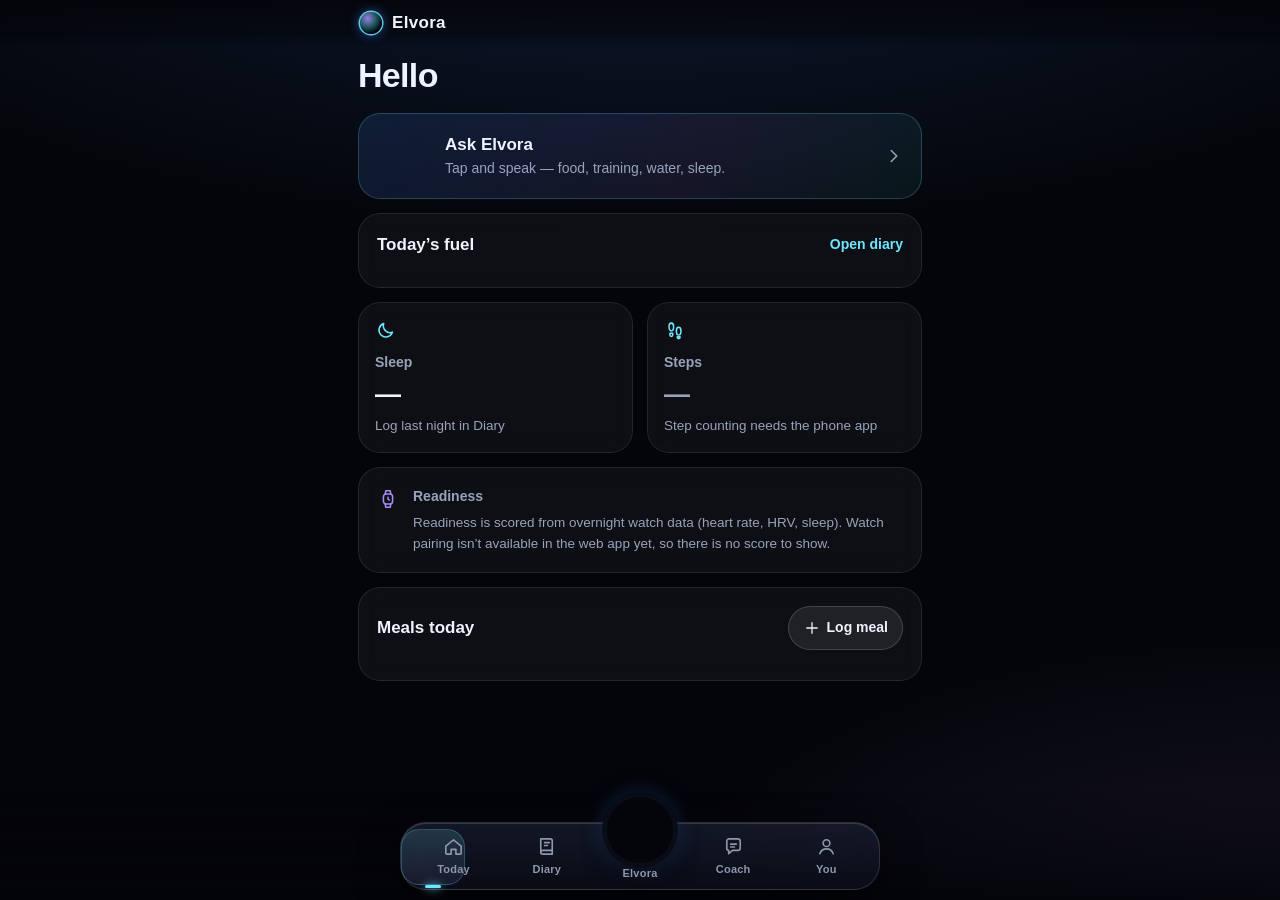
==== app/index.html @ 4fee6b9c "Add Elvora mobile web app shell with centre-orb glass tab bar Installable PWA in app/: Today, Diary," ====
<!doctype html>
<html lang="en">
<head>
<meta charset="utf-8">
<meta name="viewport" content="width=device-width, initial-scale=1, viewport-fit=cover">
<meta http-equiv="Content-Security-Policy" content="default-src 'self'; script-src 'self'; style-src 'self'; img-src 'self' data: blob:; media-src 'self' blob:; font-src 'self'; connect-src 'self'; worker-src 'self'; manifest-src 'self'; object-src 'none'; base-uri 'none'; form-action 'self'">
<meta name="referrer" content="strict-origin-when-cross-origin">
<title>Elvora — AI fitness &amp; nutrition coach</title>
<meta name="description" content="Elvora is an AI fitness and nutrition coach. Log meals, water and sleep, and talk to Elvora by voice. Your data stays on this device.">
<meta name="theme-color" content="#05060b">
<meta name="color-scheme" content="dark">
<meta name="apple-mobile-web-app-capable" content="yes">
<meta name="mobile-web-app-capable" content="yes">
<meta name="apple-mobile-web-app-status-bar-style" content="black-translucent">
<meta name="apple-mobile-web-app-title" content="Elvora">
<link rel="manifest" href="manifest.webmanifest">
<link rel="icon" href="icons/icon-192.png" type="image/png">
<link rel="apple-touch-icon" href="icons/apple-touch-icon.png">
<link rel="stylesheet" href="css/app.css">
<script type="module" src="js/app.js"></script>
</head>
<body>
<svg class="sprite" aria-hidden="true" focusable="false">
  <symbol id="i-today" viewBox="0 0 24 24"><path d="M4 11.5 12 5l8 6.5V19a1 1 0 0 1-1 1h-4.5v-5h-5v5H5a1 1 0 0 1-1-1z"/></symbol>
  <symbol id="i-diary" viewBox="0 0 24 24"><path d="M6 4h10a2 2 0 0 1 2 2v14H8a2 2 0 0 1-2-2z"/><path d="M6 18a2 2 0 0 1 2-2h10"/><path d="M10 8h5M10 11h3"/></symbol>
  <symbol id="i-coach" viewBox="0 0 24 24"><path d="M5 6.5A2.5 2.5 0 0 1 7.5 4h9A2.5 2.5 0 0 1 19 6.5v7a2.5 2.5 0 0 1-2.5 2.5H11l-4 3.5V16h0A2 2 0 0 1 5 14z"/><path d="M9 9.5h6M9 12.5h4"/></symbol>
  <symbol id="i-you" viewBox="0 0 24 24"><circle cx="12" cy="8.5" r="3.5"/><path d="M5 19.5c1.2-3.3 3.9-5 7-5s5.8 1.7 7 5"/></symbol>
  <symbol id="i-mic" viewBox="0 0 24 24"><rect x="9" y="3.5" width="6" height="11" rx="3"/><path d="M6 11.5a6 6 0 0 0 12 0M12 17.5v3"/></symbol>
  <symbol id="i-stop" viewBox="0 0 24 24"><rect x="7" y="7" width="10" height="10" rx="2.5"/></symbol>
  <symbol id="i-send" viewBox="0 0 24 24"><path d="M5 12h12M12 6l6 6-6 6"/></symbol>
  <symbol id="i-plus" viewBox="0 0 24 24"><path d="M12 5v14M5 12h14"/></symbol>
  <symbol id="i-drop" viewBox="0 0 24 24"><path d="M12 3.5s6 6.4 6 10.5a6 6 0 0 1-12 0c0-4.1 6-10.5 6-10.5z"/></symbol>
  <symbol id="i-moon" viewBox="0 0 24 24"><path d="M19 14.5A7.5 7.5 0 0 1 9.5 5 7.5 7.5 0 1 0 19 14.5z"/></symbol>
  <symbol id="i-flame" viewBox="0 0 24 24"><path d="M12 3.5c3.5 3 6 6.2 6 10a6 6 0 0 1-12 0c0-2 .8-3.6 2-5 .3 1.7 1.2 2.8 2.5 3.2C10 9 10.5 6 12 3.5z"/></symbol>
  <symbol id="i-trash" viewBox="0 0 24 24"><path d="M5 7h14M10 7V5h4v2M7 7l1 12h8l1-12"/></symbol>
  <symbol id="i-close" viewBox="0 0 24 24"><path d="M6 6l12 12M18 6 6 18"/></symbol>
  <symbol id="i-shield" viewBox="0 0 24 24"><path d="M12 3.5 19 6v5.5c0 4.4-3 7.7-7 9-4-1.3-7-4.6-7-9V6z"/><path d="m9 12 2 2 4-4"/></symbol>
  <symbol id="i-watch" viewBox="0 0 24 24"><rect x="7" y="6.5" width="10" height="11" rx="3"/><path d="M9 6.5 9.5 3h5l.5 3.5M9 17.5l.5 3.5h5l.5-3.5M12 10v2.2l1.4 1"/></symbol>
  <symbol id="i-steps" viewBox="0 0 24 24"><path d="M8 4.5c1.7 0 2.5 1.8 2.5 4S9.6 13 8 13s-2.5-2.3-2.5-4.5S6.3 4.5 8 4.5zM16 9c1.7 0 2.5 1.8 2.5 4s-.9 4.5-2.5 4.5-2.5-2.3-2.5-4.5S14.3 9 16 9zM6.5 15.5h3v2a1.5 1.5 0 0 1-3 0zM14.5 19.5h3v.5a1.5 1.5 0 0 1-3 0z"/></symbol>
  <symbol id="i-download" viewBox="0 0 24 24"><path d="M12 4v11M7 10.5l5 5 5-5M5 19.5h14"/></symbol>
  <symbol id="i-chevron" viewBox="0 0 24 24"><path d="m9 6 6 6-6 6"/></symbol>
</svg>

<div class="app" id="app">
  <header class="topbar" id="topbar">
    <div class="brand">
      <span class="brand-mark" aria-hidden="true"></span>
      <span class="brand-name">Elvora</span>
    </div>
    <button class="chip install-btn" id="installBtn" type="button" hidden>Install app</button>
  </header>

  <main id="main" class="main" tabindex="-1">
    <!-- TODAY -->
    <section class="view" id="view-today" data-view="today" aria-labelledby="h-today">
      <p class="eyebrow" id="todayDate"></p>
      <h1 class="title" id="h-today"><span id="greeting">Hello</span></h1>

      <button class="ask-card" type="button" data-goto="voice" aria-label="Talk to Elvora">
        <span class="ask-orb orb-slot" data-orb="mini" aria-hidden="true"></span>
        <span class="ask-text">
          <strong>Ask Elvora</strong>
          <span>Tap and speak — food, training, water, sleep.</span>
        </span>
        <svg class="ic ask-go" aria-hidden="true"><use href="#i-chevron"/></svg>
      </button>

      <div class="card rings-card">
        <div class="card-head">
          <h2>Today’s fuel</h2>
          <button class="link" type="button" data-goto="diary">Open diary</button>
        </div>
        <div class="rings" id="rings"></div>
        <p class="hint" id="targetsHint" hidden>Set your body details in <button class="link inline" type="button" data-goto="you">You</button> to get calorie, protein and water targets.</p>
      </div>

      <div class="grid2">
        <div class="card mini-card">
          <svg class="ic mini-ic" aria-hidden="true"><use href="#i-moon"/></svg>
          <h3>Sleep</h3>
          <p class="big" id="sleepStat">—</p>
          <p class="muted small" id="sleepNote">Log last night in Diary</p>
        </div>
        <div class="card mini-card">
          <svg class="ic mini-ic" aria-hidden="true"><use href="#i-steps"/></svg>
          <h3>Steps</h3>
          <p class="big muted">—</p>
          <p class="muted small" id="stepNote">Step counting needs the phone app</p>
        </div>
      </div>

      <div class="card empty-card">
        <svg class="ic" aria-hidden="true"><use href="#i-watch"/></svg>
        <div>
          <h3>Readiness</h3>
          <p class="muted small">Readiness is scored from overnight watch data (heart rate, HRV, sleep). Watch pairing isn’t available in the web app yet, so there is no score to show.</p>
        </div>
      </div>

      <div class="card">
        <div class="card-head">
          <h2>Meals today</h2>
          <button class="chip" type="button" data-action="add-meal"><svg class="ic" aria-hidden="true"><use href="#i-plus"/></svg>Log meal</button>
        </div>
        <ul class="list" id="todayMeals"></ul>
      </div>
    </section>

    <!-- DIARY -->
    <section class="view" id="view-diary" data-view="diary" aria-labelledby="h-diary" hidden>
      <p class="eyebrow">Diary</p>
      <h1 class="title" id="h-diary">What you logged</h1>
      <div class="days" id="dayStrip" role="tablist" aria-label="Choose a day"></div>

      <div class="card">
        <div class="card-head">
          <h2>Meals</h2>
          <button class="chip" type="button" data-action="add-meal"><svg class="ic" aria-hidden="true"><use href="#i-plus"/></svg>Log meal</button>
        </div>
        <ul class="list" id="diaryMeals"></ul>
        <p class="total" id="diaryTotal"></p>
      </div>

      <div class="card">
        <div class="card-head">
          <h2>Water</h2>
          <span class="muted small" id="waterGoalNote"></span>
        </div>
        <p class="big" id="waterStat">0 ml</p>
        <div class="bar" aria-hidden="true"><span id="waterBar"></span></div>
        <div class="row-btns">
          <button class="chip" type="button" data-water="250"><svg class="ic" aria-hidden="true"><use href="#i-drop"/></svg>+250 ml</button>
          <button class="chip" type="button" data-water="500"><svg class="ic" aria-hidden="true"><use href="#i-drop"/></svg>+500 ml</button>
          <button class="chip ghost" type="button" data-water="-250">Undo 250</button>
        </div>
      </div>

      <div class="card">
        <div class="card-head"><h2>Sleep</h2></div>
        <form class="inline-form" id="sleepForm">
          <label for="sleepInput">Hours slept the night before</label>
          <div class="field-row">
            <input id="sleepInput" name="sleep" type="number" inputmode="decimal" min="0" max="16" step="0.25" placeholder="e.g. 7.5">
            <button class="btn" type="submit">Save</button>
          </div>
        </form>
      </div>
    </section>

    <!-- VOICE -->
    <section class="view view-voice" id="view-voice" data-view="voice" aria-labelledby="h-voice" hidden>
      <h1 class="sr-only" id="h-voice">Talk to Elvora</h1>
      <div class="stage">
        <button class="orb-stage orb-slot" data-orb="main" id="orbButton" type="button" aria-label="Start talking to Elvora"></button>
        <div class="stage-text">
          <p class="state-label" id="voiceState" aria-live="polite">Tap the orb to talk</p>
          <p class="transcript" id="transcript"></p>
          <div class="reply" id="voiceReply"></div>
          <p class="notice" id="voiceNotice" role="status" hidden></p>
        </div>
      </div>
      <div class="voice-controls">
        <form class="ask-form" id="voiceForm" autocomplete="off">
          <label class="sr-only" for="voiceText">Type to Elvora</label>
          <input id="voiceText" type="text" enterkeyhint="send" placeholder="Or type a question…" maxlength="300">
          <button class="icon-btn" type="submit" aria-label="Send"><svg class="ic" aria-hidden="true"><use href="#i-send"/></svg></button>
        </form>
        <p class="fine">Mic turns on only while you talk. <button class="link inline" type="button" data-goto="you" data-anchor="privacy">How voice data is handled</button></p>
      </div>
    </section>

    <!-- COACH -->
    <section class="view view-coach" id="view-coach" data-view="coach" aria-labelledby="h-coach" hidden>
      <p class="eyebrow">Coach</p>
      <h1 class="title" id="h-coach">Chat with Elvora</h1>
      <div class="chat" id="chat" aria-live="polite"></div>
      <div class="suggest" id="suggest"></div>
      <form class="ask-form chat-form" id="chatForm" autocomplete="off">
        <label class="sr-only" for="chatText">Message Elvora</label>
        <input id="chatText" type="text" enterkeyhint="send" placeholder="Ask about food, training, sleep…" maxlength="300">
        <button class="icon-btn" type="submit" aria-label="Send"><svg class="ic" aria-hidden="true"><use href="#i-send"/></svg></button>
      </form>
    </section>

    <!-- YOU -->
    <section class="view" id="view-you" data-view="you" aria-labelledby="h-you" hidden>
      <p class="eyebrow">You</p>
      <h1 class="title" id="h-you">Profile &amp; targets</h1>

      <form class="card form" id="profileForm">
        <h2>Your details</h2>
        <div class="fields">
          <label>Name <input name="name" type="text" maxlength="40" autocomplete="given-name" placeholder="Optional"></label>
          <label>Sex
            <select name="sex"><option value="">Choose</option><option value="female">Female</option><option value="male">Male</option></select>
          </label>
          <label>Age <input name="age" type="number" inputmode="numeric" min="14" max="100" placeholder="years"></label>
          <label>Height <input name="heightCm" type="number" inputmode="decimal" min="120" max="230" placeholder="cm"></label>
          <label>Weight <input name="weightKg" type="number" inputmode="decimal" min="35" max="250" step="0.1" placeholder="kg"></label>
          <label>Activity
            <select name="activity">
              <option value="sedentary">Sedentary — desk job, little exercise</option>
              <option value="light">Light — exercise 1–3 days a week</option>
              <option value="moderate" selected>Moderate — exercise 3–5 days a week</option>
              <option value="active">Active — hard exercise 6–7 days</option>
              <option value="athlete">Athlete — twice-daily or physical job</option>
            </select>
          </label>
          <label>Goal
            <select name="goal">
              <option value="maintain">Maintain weight</option>
              <option value="muscle">Build muscle</option>
              <option value="cut">Lose fat</option>
              <option value="endurance">Build endurance</option>
            </select>
          </label>
        </div>
        <button class="btn wide" type="submit">Save targets</button>
        <p class="saved muted small" id="savedNote" role="status"></p>
      </form>

      <div class="card" id="targetsCard">
        <h2>Your daily targets</h2>
        <dl class="targets" id="targets"></dl>
        <p class="muted small">Calories use the Mifflin–St Jeor equation × your activity level. Macros follow your goal. Water is 35 ml per kg of body weight.</p>
      </div>

      <div class="card">
        <h2>Settings</h2>
        <label class="toggle"><span>Speak Elvora’s replies</span><input type="checkbox" id="setSpeak" checked><span class="switch" aria-hidden="true"></span></label>
        <label class="toggle"><span>Reduce motion</span><input type="checkbox" id="setMotion"><span class="switch" aria-hidden="true"></span></label>
      </div>

      <div class="card" id="privacy">
        <h2><svg class="ic" aria-hidden="true"><use href="#i-shield"/></svg> Privacy &amp; voice data</h2>
        <ul class="bullets">
          <li>Everything you log stays in this browser’s storage on this device. Elvora’s web app has no account and sends your logs nowhere.</li>
          <li>The microphone turns on only after you tap the orb, and turns off when you stop or Elvora answers.</li>
          <li>Speech-to-text is done by your browser. Chrome sends the audio to Google’s speech service and Safari may use Apple’s. Elvora never records or stores audio.</li>
          <li>Replies come from Elvora’s on-device coach, using your logged numbers.</li>
          <li>Elvora is a wellness coach, not a medical service. For pain, illness or medical questions, see a clinician.</li>
        </ul>
        <p class="small"><a href="privacy.html">Full privacy note</a></p>
        <div class="row-btns">
          <button class="chip" type="button" id="exportBtn"><svg class="ic" aria-hidden="true"><use href="#i-download"/></svg>Export my data</button>
          <button class="chip danger" type="button" id="wipeBtn"><svg class="ic" aria-hidden="true"><use href="#i-trash"/></svg>Delete all data</button>
        </div>
      </div>

      <p class="foot muted small">Elvora web app · v1.0 preview · <a href="https://github.com/Arnold-RG/elvora" rel="noopener">Source on GitHub</a></p>
    </section>
  </main>

  <nav class="tabbar" id="tabbar" aria-label="Main">
    <div class="tabbar-glass">
      <span class="tab-indicator" id="tabIndicator" aria-hidden="true"></span>
      <a class="tab" href="#today" data-tab="today"><svg class="ic" aria-hidden="true"><use href="#i-today"/></svg><span>Today</span></a>
      <a class="tab" href="#diary" data-tab="diary"><svg class="ic" aria-hidden="true"><use href="#i-diary"/></svg><span>Diary</span></a>
      <a class="tab tab-fab" href="#voice" data-tab="voice" aria-label="Elvora voice">
        <span class="fab-ring" aria-hidden="true"><span class="fab-orb orb-slot" data-orb="fab"></span></span>
        <span class="fab-label">Elvora</span>
      </a>
      <a class="tab" href="#coach" data-tab="coach"><svg class="ic" aria-hidden="true"><use href="#i-coach"/></svg><span>Coach</span></a>
      <a class="tab" href="#you" data-tab="you"><svg class="ic" aria-hidden="true"><use href="#i-you"/></svg><span>You</span></a>
    </div>
  </nav>
</div>

<dialog class="sheet" id="mealSheet" aria-labelledby="mealTitle">
  <form method="dialog" class="sheet-body" id="mealForm">
    <div class="sheet-grip" aria-hidden="true"></div>
    <div class="card-head">
      <h2 id="mealTitle">Log a meal</h2>
      <button class="icon-btn ghost" type="button" value="cancel" id="mealClose" aria-label="Close"><svg class="ic" aria-hidden="true"><use href="#i-close"/></svg></button>
    </div>
    <label>What did you eat? <input name="name" type="text" required maxlength="60" placeholder="e.g. Rice, beans and chicken"></label>
    <div class="field-row two">
      <label>Calories <input name="kcal" type="number" inputmode="numeric" min="0" max="5000" required placeholder="kcal"></label>
      <label>Protein <input name="protein" type="number" inputmode="decimal" min="0" max="400" step="0.5" placeholder="g"></label>
    </div>
    <p class="muted small">Enter the numbers from the label or your own estimate. Elvora doesn’t guess them for you.</p>
    <button class="btn wide" type="submit" value="save">Save meal</button>
  </form>
</dialog>

<noscript><p class="noscript">Elvora needs JavaScript to run.</p></noscript>
</body>
</html>
---- app/css/app.css ----
/* Elvora web app — mobile-first, dark glass. No inline styles (strict CSP). */
:root {
  --bg: #04050a;
  --bg-2: #0a0d18;
  --surface: rgba(255, 255, 255, 0.045);
  --surface-2: rgba(255, 255, 255, 0.075);
  --line: rgba(255, 255, 255, 0.09);
  --line-2: rgba(255, 255, 255, 0.16);
  --text: #eef3ff;
  --muted: #98a3bb;
  --cyan: #6fe6ff;
  --blue: #3f8cff;
  --violet: #a78bfa;
  --teal: #34d6c4;
  --danger: #ff7a8a;
  --radius: 22px;
  --radius-sm: 14px;
  --nav-h: 68px;
  --safe-b: env(safe-area-inset-bottom, 0px);
  --safe-t: env(safe-area-inset-top, 0px);
  --ease: cubic-bezier(.2, .8, .2, 1);
  --font: -apple-system, BlinkMacSystemFont, "SF Pro Text", "Segoe UI", Roboto, "Helvetica Neue", Arial, sans-serif;
  color-scheme: dark;
}

*, *::before, *::after { box-sizing: border-box; }
html { -webkit-text-size-adjust: 100%; background: var(--bg); }
body {
  margin: 0;
  min-height: 100vh;
  min-height: 100dvh;
  font: 16px/1.5 var(--font);
  color: var(--text);
  background:
    radial-gradient(120% 60% at 50% -10%, rgba(63, 140, 255, 0.16), transparent 60%),
    radial-gradient(80% 50% at 100% 100%, rgba(167, 139, 250, 0.10), transparent 60%),
    var(--bg);
  background-attachment: fixed;
  overflow-x: hidden;
  -webkit-tap-highlight-color: transparent;
}
button, input, select { font: inherit; color: inherit; }
button { cursor: pointer; }
a { color: var(--cyan); }
[hidden] { display: none !important; }
.sprite { position: absolute; width: 0; height: 0; overflow: hidden; }
.sr-only { position: absolute !important; width: 1px; height: 1px; padding: 0; margin: -1px; overflow: hidden; clip: rect(0 0 0 0); white-space: nowrap; border: 0; }
.ic { width: 22px; height: 22px; fill: none; stroke: currentColor; stroke-width: 1.7; stroke-linecap: round; stroke-linejoin: round; flex: none; }
:focus-visible { outline: 2px solid var(--cyan); outline-offset: 3px; border-radius: 10px; }

/* ---------- shell ---------- */
.app { max-width: 560px; margin: 0 auto; min-height: 100dvh; position: relative; }
.topbar {
  position: sticky; top: 0; z-index: 20; isolation: isolate;
  display: flex; align-items: center; justify-content: space-between;
  padding: calc(var(--safe-t) + 10px) 20px 10px;
}
.topbar::before {
  content: ""; position: absolute; z-index: -1; top: 0; bottom: 0; left: 50%; width: 100vw; transform: translateX(-50%);
  background: linear-gradient(to bottom, rgba(4, 5, 10, 0.9), rgba(4, 5, 10, 0.55) 75%, rgba(4, 5, 10, 0));
  backdrop-filter: blur(10px); -webkit-backdrop-filter: blur(10px);
  -webkit-mask-image: linear-gradient(to bottom, #000 70%, transparent); mask-image: linear-gradient(to bottom, #000 70%, transparent);
}
.brand { display: flex; align-items: center; gap: 10px; font-weight: 650; letter-spacing: .02em; }
.brand-mark {
  width: 22px; height: 22px; border-radius: 50%;
  background: radial-gradient(circle at 35% 30%, rgba(167,139,250,.9), rgba(52,214,196,.35) 45%, #050814 70%);
  box-shadow: 0 0 0 1.5px rgba(111, 230, 255, .85), 0 0 12px rgba(63, 140, 255, .65);
}
.brand-name { font-size: 17px; }

.main {
  padding: 4px 18px calc(var(--nav-h) + var(--safe-b) + 40px);
  outline: none;
}
.view { animation: viewIn .38s var(--ease); }
@keyframes viewIn { from { opacity: 0; transform: translateY(8px); } to { opacity: 1; transform: none; } }

.eyebrow { margin: 6px 0 2px; color: var(--muted); font-size: 13px; letter-spacing: .08em; text-transform: uppercase; }
.title { margin: 0 0 18px; font-size: clamp(26px, 7.2vw, 34px); line-height: 1.15; font-weight: 700; letter-spacing: -.02em; }
h2 { font-size: 17px; margin: 0; font-weight: 650; display: flex; align-items: center; gap: 8px; }
h3 { font-size: 14px; margin: 0; font-weight: 600; color: var(--muted); }
.muted { color: var(--muted); }
.small { font-size: 13.5px; }
.big { font-size: 26px; font-weight: 700; margin: 4px 0; letter-spacing: -.01em; font-variant-numeric: tabular-nums; }
.hint { color: var(--muted); font-size: 14px; margin: 14px 0 0; }

/* ---------- cards ---------- */
.card {
  background: var(--surface);
  border: 1px solid var(--line);
  border-radius: var(--radius);
  padding: 18px;
  margin: 0 0 14px;
  backdrop-filter: blur(14px); -webkit-backdrop-filter: blur(14px);
}
.card-head { display: flex; align-items: center; justify-content: space-between; gap: 12px; margin-bottom: 12px; }
.grid2 { display: grid; grid-template-columns: 1fr 1fr; gap: 14px; }
.grid2 .card { margin: 0 0 14px; }
.mini-card { padding: 16px; }
.mini-card .mini-ic { color: var(--cyan); margin-bottom: 4px; }
.mini-card p { margin: 2px 0 0; }
.empty-card { display: flex; gap: 14px; align-items: flex-start; }
.empty-card > .ic { color: var(--violet); margin-top: 2px; }
.empty-card p { margin: 6px 0 0; }

.ask-card {
  width: 100%; display: flex; align-items: center; gap: 14px;
  padding: 14px 16px; margin: 0 0 14px;
  border-radius: var(--radius); text-align: left;
  border: 1px solid rgba(111, 230, 255, .22);
  background: linear-gradient(120deg, rgba(63, 140, 255, .14), rgba(167, 139, 250, .10) 60%, rgba(52, 214, 196, .08));
  transition: transform .18s var(--ease), border-color .2s;
}
.ask-card:active { transform: scale(.98); }
.ask-orb { width: 56px; height: 56px; flex: none; }
.ask-text { display: flex; flex-direction: column; flex: 1; min-width: 0; }
.ask-text strong { font-size: 17px; }
.ask-text span { color: var(--muted); font-size: 14px; }
.ask-go { color: var(--muted); }

/* rings */
.rings { display: grid; grid-template-columns: repeat(3, 1fr); gap: 8px; }
.ring { display: flex; flex-direction: column; align-items: center; text-align: center; gap: 6px; min-width: 0; }
.ring svg { width: 100%; max-width: 92px; aspect-ratio: 1; transform: rotate(-90deg); display: block; }
.ring circle { fill: none; stroke-width: 8; }
.ring .track { stroke: rgba(255, 255, 255, .07); }
.ring .val { stroke-linecap: round; transition: stroke-dashoffset .8s var(--ease); }
.ring.kcal .val { stroke: var(--cyan); }
.ring.protein .val { stroke: var(--violet); }
.ring.water .val { stroke: var(--teal); }
.ring-num { font-weight: 700; font-size: 17px; line-height: 1.1; font-variant-numeric: tabular-nums; color: var(--text); }
.ring-lbl { color: var(--muted); font-size: 12.5px; }
.ring-wrap { position: relative; width: 100%; display: grid; place-items: center; }
.ring-center { position: absolute; inset: 0; display: flex; flex-direction: column; align-items: center; justify-content: center; font-size: 11.5px; color: var(--muted); }

/* list */
.list { list-style: none; margin: 0; padding: 0; }
.list li { display: flex; align-items: center; gap: 12px; padding: 12px 0; border-top: 1px solid var(--line); }
.list li:first-child { border-top: 0; }
.list .meal-name { flex: 1; min-width: 0; overflow-wrap: anywhere; }
.list .meal-meta { color: var(--muted); font-size: 13.5px; font-variant-numeric: tabular-nums; white-space: nowrap; }
.list .empty { color: var(--muted); font-size: 14.5px; display: block; border: 0; padding: 6px 0; }
.total { margin: 10px 0 0; color: var(--muted); font-size: 14px; }

/* buttons */
.btn {
  min-height: 48px; padding: 0 22px; border: 0; border-radius: 16px; font-weight: 650;
  color: #021018;
  background: linear-gradient(135deg, var(--cyan), #8fb6ff 55%, var(--violet));
  box-shadow: 0 6px 24px rgba(63, 140, 255, .28);
  transition: transform .15s var(--ease), filter .2s;
}
.btn:active { transform: scale(.97); }
.btn.wide { width: 100%; margin-top: 8px; }
.chip {
  display: inline-flex; align-items: center; gap: 6px;
  min-height: 44px; padding: 0 14px; border-radius: 999px;
  border: 1px solid var(--line-2); background: var(--surface-2);
  font-size: 14px; font-weight: 600;
  transition: transform .15s var(--ease), background .2s;
}
.chip .ic { width: 18px; height: 18px; }
.chip:active { transform: scale(.96); }
.chip.ghost { background: transparent; }
.chip.danger { color: var(--danger); border-color: rgba(255, 122, 138, .35); }
.link { background: none; border: 0; padding: 10px 4px; margin: -10px -4px; color: var(--cyan); font-weight: 600; font-size: 14px; min-height: 44px; }
.link.inline { padding: 0; margin: 0; min-height: 0; font-size: inherit; text-decoration: underline; text-underline-offset: 3px; }
.icon-btn {
  width: 48px; height: 48px; flex: none; display: grid; place-items: center;
  border: 0; border-radius: 16px;
  background: linear-gradient(135deg, var(--cyan), var(--violet)); color: #041018;
  transition: transform .15s var(--ease);
}
.icon-btn:active { transform: scale(.94); }
.icon-btn.ghost { background: var(--surface-2); color: var(--text); }
.row-btns { display: flex; flex-wrap: wrap; gap: 10px; margin-top: 14px; }

/* bar */
.bar { height: 8px; border-radius: 99px; background: rgba(255,255,255,.07); overflow: hidden; }
.bar span { display: block; height: 100%; width: 0; border-radius: inherit; background: linear-gradient(90deg, var(--teal), var(--cyan)); transition: width .6s var(--ease); }

/* days */
.days { display: grid; grid-template-columns: repeat(7, 1fr); gap: 6px; margin: 0 0 14px; }
.day {
  min-height: 60px; border-radius: 16px; border: 1px solid var(--line); background: var(--surface);
  display: flex; flex-direction: column; align-items: center; justify-content: center; gap: 2px; padding: 6px 0;
  transition: background .2s, border-color .2s, transform .15s var(--ease);
}
.day:active { transform: scale(.95); }
.day small { color: var(--muted); font-size: 11.5px; text-transform: uppercase; letter-spacing: .04em; }
.day b { font-size: 16px; }
.day[aria-selected="true"] { background: linear-gradient(160deg, rgba(111,230,255,.22), rgba(167,139,250,.18)); border-color: rgba(111,230,255,.5); }
.day .dot { width: 5px; height: 5px; border-radius: 50%; background: transparent; }
.day.has .dot { background: var(--cyan); }

/* forms */
label { display: flex; flex-direction: column; gap: 6px; font-size: 14px; color: var(--muted); }
input, select {
  width: 100%; min-height: 48px; padding: 0 14px;
  border-radius: 14px; border: 1px solid var(--line-2); background: rgba(255, 255, 255, .04);
  color: var(--text); font-size: 16px;
}
select { appearance: none; background-image: linear-gradient(45deg, transparent 50%, var(--muted) 50%), linear-gradient(135deg, var(--muted) 50%, transparent 50%); background-position: calc(100% - 20px) 50%, calc(100% - 15px) 50%; background-size: 5px 5px; background-repeat: no-repeat; padding-right: 36px; }
select option { background: #0b0f1c; }
input:focus, select:focus { outline: none; border-color: var(--cyan); box-shadow: 0 0 0 3px rgba(111, 230, 255, .18); }
.form h2 { margin-bottom: 12px; }
.fields { display: grid; grid-template-columns: 1fr 1fr; gap: 12px; }
.fields label:first-child, .fields label:nth-child(6), .fields label:nth-child(7) { grid-column: 1 / -1; }
.field-row { display: flex; gap: 10px; align-items: flex-end; }
.field-row input { flex: 1; }
.field-row.two { display: grid; grid-template-columns: 1fr 1fr; }
.inline-form label { margin-bottom: 8px; }
.saved { min-height: 1.4em; margin: 8px 0 0; }
.targets { display: grid; grid-template-columns: 1fr 1fr; gap: 10px; margin: 12px 0; }
.targets div { background: rgba(255,255,255,.035); border: 1px solid var(--line); border-radius: 14px; padding: 10px 12px; }
.targets dt { color: var(--muted); font-size: 12.5px; }
.targets dd { margin: 2px 0 0; font-weight: 700; font-size: 18px; font-variant-numeric: tabular-nums; }
.toggle { flex-direction: row; align-items: center; justify-content: space-between; min-height: 52px; color: var(--text); font-size: 15px; cursor: pointer; border-top: 1px solid var(--line); }
.toggle:first-of-type { border-top: 0; }
.toggle input { position: absolute; opacity: 0; width: 1px; height: 1px; }
.switch { width: 50px; height: 30px; border-radius: 99px; background: rgba(255,255,255,.14); position: relative; transition: background .25s; flex: none; }
.switch::after { content: ""; position: absolute; top: 3px; left: 3px; width: 24px; height: 24px; border-radius: 50%; background: #fff; transition: transform .25s var(--ease); }
.toggle input:checked + .switch { background: linear-gradient(135deg, var(--cyan), var(--violet)); }
.toggle input:checked + .switch::after { transform: translateX(20px); }
.toggle input:focus-visible + .switch { outline: 2px solid var(--cyan); outline-offset: 3px; }
.bullets { margin: 12px 0 0; padding-left: 20px; color: #c9d2e6; font-size: 14.5px; }
.bullets li { margin: 6px 0; }
.foot { text-align: center; margin: 24px 0 8px; }

/* ---------- voice ---------- */
.view-voice {
  display: flex; flex-direction: column;
  min-height: calc(100dvh - var(--nav-h) - var(--safe-b) - 110px);
}
.stage { flex: 1; display: flex; flex-direction: column; align-items: center; justify-content: center; text-align: center; gap: 10px; padding: 8px 0 4px; }
.orb-stage {
  --orb: min(76vw, 44dvh, 380px);
  width: var(--orb); height: var(--orb);
  border: 0; padding: 0; background: none; border-radius: 50%;
  position: relative; display: block;
  transition: transform .4s var(--ease);
}
.orb-stage:active { transform: scale(.97); }
.state-label { margin: 6px 0 0; font-size: 18px; font-weight: 650; letter-spacing: .01em; min-height: 1.5em; }
.state-label::before { content: ""; display: inline-block; width: 8px; height: 8px; border-radius: 50%; margin: 0 8px 2px 0; vertical-align: middle; background: var(--muted); transition: background .3s, box-shadow .3s; }
.view-voice[data-state="listening"] .state-label::before { background: var(--cyan); box-shadow: 0 0 10px var(--cyan); }
.view-voice[data-state="thinking"] .state-label::before { background: var(--blue); box-shadow: 0 0 10px var(--blue); }
.view-voice[data-state="speaking"] .state-label::before { background: var(--violet); box-shadow: 0 0 10px var(--violet); }
.stage-text { display: flex; flex-direction: column; align-items: center; gap: 8px; width: 100%; }
.transcript { margin: 0; min-height: 1.4em; color: var(--muted); font-size: 15px; max-width: 34ch; }
.reply { max-width: 36ch; font-size: 16px; line-height: 1.55; color: #dfe6f6; white-space: pre-line; }
.reply .w { opacity: .25; transition: opacity .25s; }
.reply .w.on { opacity: 1; }
.notice { margin: 4px 0 0; padding: 10px 14px; border-radius: 14px; background: rgba(255, 196, 92, .08); border: 1px solid rgba(255, 196, 92, .25); color: #ffd99a; font-size: 14px; max-width: 36ch; }
.voice-controls { padding-top: 8px; }
.ask-form { display: flex; gap: 10px; align-items: center; }
.ask-form input { border-radius: 16px; background: rgba(255,255,255,.05); }
.fine { text-align: center; color: var(--muted); font-size: 12.5px; margin: 10px 0 0; }

/* ---------- coach ---------- */
.chat { display: flex; flex-direction: column; gap: 10px; margin-bottom: 12px; }
.msg { max-width: 86%; padding: 11px 14px; border-radius: 18px; font-size: 15px; line-height: 1.5; white-space: pre-line; animation: msgIn .3s var(--ease); overflow-wrap: anywhere; }
@keyframes msgIn { from { opacity: 0; transform: translateY(6px) scale(.98); } to { opacity: 1; transform: none; } }
.msg.user { align-self: flex-end; background: linear-gradient(135deg, rgba(111,230,255,.22), rgba(167,139,250,.22)); border: 1px solid rgba(111,230,255,.25); border-bottom-right-radius: 6px; }
.msg.bot { align-self: flex-start; background: var(--surface-2); border: 1px solid var(--line); border-bottom-left-radius: 6px; }
.chat-empty { color: var(--muted); font-size: 15px; margin: 0 0 4px; }
.suggest { display: flex; gap: 8px; overflow-x: auto; padding: 2px 0 12px; scrollbar-width: none; }
.suggest::-webkit-scrollbar { display: none; }
.suggest .chip { white-space: nowrap; flex: none; }
.chat-form { position: sticky; bottom: calc(var(--nav-h) + var(--safe-b) + 24px); padding: 8px; margin: 0 -8px; border-radius: 22px; background: rgba(6, 8, 16, .72); backdrop-filter: blur(16px); -webkit-backdrop-filter: blur(16px); border: 1px solid var(--line); }

/* ---------- orb slots ---------- */
.orb-slot { position: relative; display: block; border-radius: 50%; }
.orb-slot canvas { position: absolute; inset: 0; width: 100%; height: 100%; display: block; }
.orb-css {
  position: absolute; inset: 6%; border-radius: 50%;
  background:
    radial-gradient(60% 45% at 30% 35%, rgba(167,139,250,.55), transparent 70%),
    radial-gradient(50% 40% at 70% 65%, rgba(52,214,196,.5), transparent 70%),
    radial-gradient(circle, #060a18 60%, #0b1a33 100%);
  box-shadow: 0 0 0 2px rgba(150, 235, 255, .9), 0 0 24px rgba(63,140,255,.75), inset 0 0 30px rgba(63,140,255,.45);
  animation: orbCss 6s linear infinite;
}
@keyframes orbCss { to { transform: rotate(360deg); } }

/* ---------- tab bar (style 06 · Center FAB, glass pill) ---------- */
.tabbar {
  position: fixed; z-index: 40;
  left: 0; right: 0; bottom: 0;
  padding: 0 12px calc(var(--safe-b) + 10px);
  pointer-events: none;
}
.tabbar::before { content: ""; position: absolute; inset: -30px 0 0; background: linear-gradient(to top, rgba(4,5,10,.9), rgba(4,5,10,0)); pointer-events: none; }
.tabbar-glass {
  pointer-events: auto;
  position: relative;
  max-width: 480px; margin: 0 auto; height: var(--nav-h);
  display: grid; grid-template-columns: repeat(5, 1fr); align-items: center;
  padding: 0 6px;
  border-radius: 26px;
  background: linear-gradient(180deg, rgba(34, 40, 60, .55), rgba(14, 17, 28, .62));
  border: 1px solid rgba(255, 255, 255, .13);
  box-shadow: 0 18px 40px rgba(0, 0, 0, .55), inset 0 1px 0 rgba(255, 255, 255, .14);
  backdrop-filter: blur(22px) saturate(170%); -webkit-backdrop-filter: blur(22px) saturate(170%);
}
.tab {
  position: relative; z-index: 1;
  min-width: 48px; min-height: 48px; height: 56px;
  display: flex; flex-direction: column; align-items: center; justify-content: center; gap: 3px;
  color: #8d97ad; text-decoration: none; font-size: 11px; font-weight: 600; letter-spacing: .02em;
  border-radius: 18px;
  transition: color .25s, transform .2s var(--ease);
}
.tab .ic { width: 23px; height: 23px; transition: transform .35s var(--ease); }
.tab:active { transform: scale(.9); }
.tab[aria-current="page"] { color: #fff; }
.tab[aria-current="page"] .ic { transform: translateY(-1px) scale(1.08); stroke: var(--cyan); }
.tab-indicator {
  position: absolute; z-index: 0; top: 6px; left: 0; height: 56px; width: 64px;
  border-radius: 18px;
  background: linear-gradient(180deg, rgba(111, 230, 255, .16), rgba(167, 139, 250, .10));
  border: 1px solid rgba(111, 230, 255, .22);
  transform: translateX(var(--ix, 0px));
  transition: transform .45s var(--ease), width .45s var(--ease), opacity .25s;
}
.tab-indicator::after { content: ""; position: absolute; left: 50%; bottom: -4px; width: 16px; height: 3px; margin-left: -8px; border-radius: 3px; background: var(--cyan); box-shadow: 0 0 8px var(--cyan); }
.tab-indicator.off { opacity: 0; }
.tab-fab { height: auto; gap: 2px; }
.fab-ring {
  width: 66px; height: 66px; margin-top: -34px; border-radius: 50%;
  display: grid; place-items: center;
  background: #03050b;
  box-shadow: 0 0 0 5px rgba(9, 12, 22, .9), 0 10px 26px rgba(0, 0, 0, .6), 0 0 26px rgba(63, 140, 255, .35);
  transition: transform .3s var(--ease), box-shadow .3s;
}
.fab-orb { width: 66px; height: 66px; }
.tab-fab:active .fab-ring { transform: scale(.92); }
.tab-fab[aria-current="page"] .fab-ring { box-shadow: 0 0 0 5px rgba(9, 12, 22, .9), 0 10px 26px rgba(0,0,0,.6), 0 0 34px rgba(111, 230, 255, .6); transform: translateY(-2px); }
.fab-label { font-size: 11px; }
.tab-fab[aria-current="page"] .fab-label { color: var(--cyan); }

/* ---------- sheet ---------- */
.sheet {
  border: 0; padding: 0; margin: auto auto 0; width: 100%; max-width: 560px;
  background: transparent; color: var(--text);
  max-height: 92dvh;
}
.sheet::backdrop { background: rgba(0, 0, 0, .55); backdrop-filter: blur(4px); }
.sheet[open] .sheet-body { animation: sheetUp .35s var(--ease); }
@keyframes sheetUp { from { transform: translateY(40px); opacity: 0; } to { transform: none; opacity: 1; } }
.sheet-body {
  display: flex; flex-direction: column; gap: 12px;
  padding: 10px 20px calc(var(--safe-b) + 20px);
  background: linear-gradient(180deg, #121726, #0a0d17);
  border: 1px solid var(--line-2); border-bottom: 0;
  border-radius: 26px 26px 0 0;
}
.sheet-grip { width: 40px; height: 5px; border-radius: 5px; background: rgba(255,255,255,.2); margin: 4px auto 6px; }
.sheet .card-head { margin-bottom: 0; }

.noscript { padding: 24px; text-align: center; }

/* ---------- landscape / short screens ---------- */
@media (orientation: landscape) and (max-height: 500px) {
  :root { --nav-h: 58px; }
  .topbar { padding-top: calc(var(--safe-t) + 6px); padding-bottom: 6px; }
  .tab { height: 48px; }
  .tab span:not(.fab-ring):not(.fab-orb) { font-size: 10px; }
  .tab-indicator { height: 48px; top: 4px; }
  .fab-ring, .fab-orb { width: 56px; height: 56px; }
  .fab-ring { margin-top: -26px; }
  .tabbar-glass { max-width: 440px; }
  .view-voice { min-height: 0; }
  .stage { flex-direction: row; text-align: left; justify-content: center; gap: 28px; padding-top: 0; }
  .orb-stage { --orb: min(38vw, 58dvh, 300px); flex: none; }
  .stage-text { align-items: flex-start; width: auto; flex: 1; max-width: 46ch; }
  .reply, .transcript, .notice { max-width: none; }
  .voice-controls { max-width: 560px; margin: 0 auto; width: 100%; }
  .title { font-size: 26px; }
  .main { padding-left: max(18px, env(safe-area-inset-left)); padding-right: max(18px, env(safe-area-inset-right)); }
}
@media (min-width: 700px) { .app { max-width: 600px; } }

@media (prefers-reduced-motion: reduce) {
  *, *::before, *::after { animation-duration: .001ms !important; animation-iteration-count: 1 !important; transition-duration: .001ms !important; }
}
html.reduce-motion *, html.reduce-motion *::before, html.reduce-motion *::after { animation-duration: .001ms !important; animation-iteration-count: 1 !important; transition-duration: .001ms !important; }

/* standalone document pages */
.doc { padding-top: calc(var(--safe-t) + 24px); padding-bottom: 48px; max-width: 640px; margin: 0 auto; }
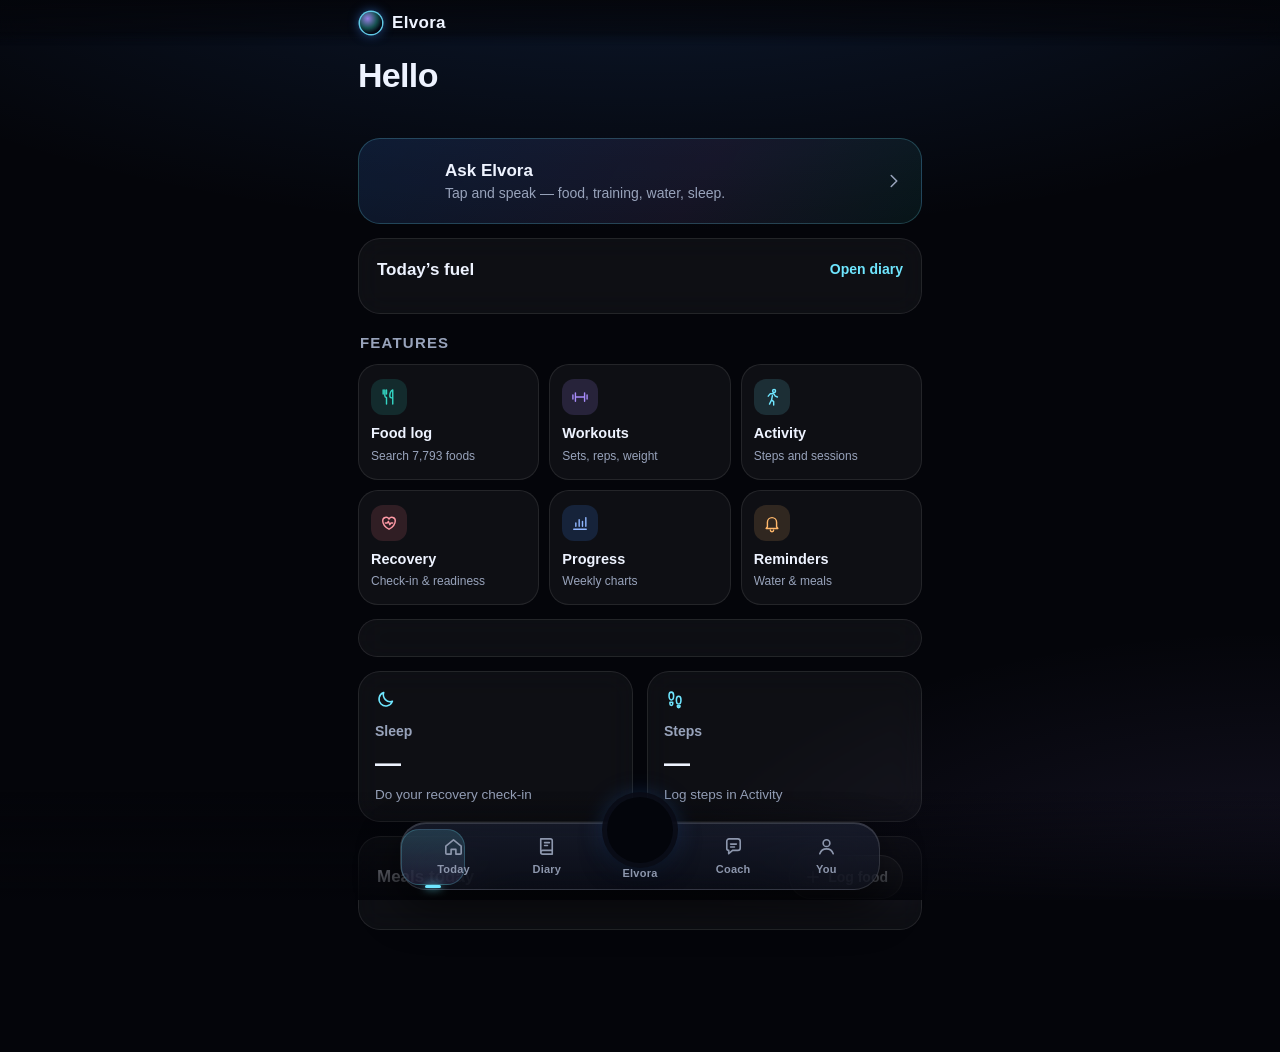
==== commit fa0cfc87: "Add food, workout, activity, recovery, progress and reminder features with Gemini coach wiring" ====
--- a/app/index.html
+++ b/app/index.html
@@ -3,7 +3,7 @@
 <head>
 <meta charset="utf-8">
 <meta name="viewport" content="width=device-width, initial-scale=1, viewport-fit=cover">
-<meta http-equiv="Content-Security-Policy" content="default-src 'self'; script-src 'self'; style-src 'self'; img-src 'self' data: blob:; media-src 'self' blob:; font-src 'self'; connect-src 'self'; worker-src 'self'; manifest-src 'self'; object-src 'none'; base-uri 'none'; form-action 'self'">
+<meta http-equiv="Content-Security-Policy" content="default-src 'self'; script-src 'self'; style-src 'self'; img-src 'self' data: blob:; media-src 'self' blob:; font-src 'self'; connect-src 'self' https://elvora-api-preview.onrender.com; worker-src 'self'; manifest-src 'self'; object-src 'none'; base-uri 'none'; form-action 'self'">
 <meta name="referrer" content="strict-origin-when-cross-origin">
 <title>Elvora — AI fitness &amp; nutrition coach</title>
 <meta name="description" content="Elvora is an AI fitness and nutrition coach. Log meals, water and sleep, and talk to Elvora by voice. Your data stays on this device.">
@@ -39,6 +39,15 @@
   <symbol id="i-steps" viewBox="0 0 24 24"><path d="M8 4.5c1.7 0 2.5 1.8 2.5 4S9.6 13 8 13s-2.5-2.3-2.5-4.5S6.3 4.5 8 4.5zM16 9c1.7 0 2.5 1.8 2.5 4s-.9 4.5-2.5 4.5-2.5-2.3-2.5-4.5S14.3 9 16 9zM6.5 15.5h3v2a1.5 1.5 0 0 1-3 0zM14.5 19.5h3v.5a1.5 1.5 0 0 1-3 0z"/></symbol>
   <symbol id="i-download" viewBox="0 0 24 24"><path d="M12 4v11M7 10.5l5 5 5-5M5 19.5h14"/></symbol>
   <symbol id="i-chevron" viewBox="0 0 24 24"><path d="m9 6 6 6-6 6"/></symbol>
+  <symbol id="i-back" viewBox="0 0 24 24"><path d="m15 6-6 6 6 6"/></symbol>
+  <symbol id="i-food" viewBox="0 0 24 24"><path d="M7 3.5v7a2 2 0 0 0 2 2v8M5 3.5v5M9 3.5v5M16.5 20.5v-17c-2 1-3.5 3.5-3.5 7 0 1.5 1 2.5 2 2.5h1.5"/></symbol>
+  <symbol id="i-dumbbell" viewBox="0 0 24 24"><path d="M3.5 9.5v5M6.5 7v10M17.5 7v10M20.5 9.5v5M6.5 12h11"/></symbol>
+  <symbol id="i-chart" viewBox="0 0 24 24"><path d="M4.5 19.5h15M7 16v-4M11 16V8M15 16v-6M19 16V5.5"/></symbol>
+  <symbol id="i-bell" viewBox="0 0 24 24"><path d="M6.5 16.5V11a5.5 5.5 0 0 1 11 0v5.5l1.5 2H5zM10 20.5a2 2 0 0 0 4 0"/></symbol>
+  <symbol id="i-heart" viewBox="0 0 24 24"><path d="M12 19.5s-7.5-4.4-7.5-10A4 4 0 0 1 12 7.3a4 4 0 0 1 7.5 2.2c0 5.6-7.5 10-7.5 10z"/><path d="M7.5 12h2.5l1.2-2 1.8 4 1.2-2h2.3"/></symbol>
+  <symbol id="i-search" viewBox="0 0 24 24"><circle cx="11" cy="11" r="6"/><path d="m20 20-4.5-4.5"/></symbol>
+  <symbol id="i-upload" viewBox="0 0 24 24"><path d="M12 15.5V4.5M7 9l5-5 5 5M5 19.5h14"/></symbol>
+  <symbol id="i-run" viewBox="0 0 24 24"><circle cx="14.5" cy="4.8" r="1.8"/><path d="M9 20.5l2.5-5 2.5 2v4M7.5 11l2.5-3h4l2 3 2.5 1M11.5 15.5l1-5"/></symbol>
 </svg>
 
 <div class="app" id="app">
@@ -55,6 +64,7 @@
     <section class="view" id="view-today" data-view="today" aria-labelledby="h-today">
       <p class="eyebrow" id="todayDate"></p>
       <h1 class="title" id="h-today"><span id="greeting">Hello</span></h1>
+      <p class="streak" id="streak"></p>
 
       <button class="ask-card" type="button" data-goto="voice" aria-label="Talk to Elvora">
         <span class="ask-orb orb-slot" data-orb="mini" aria-hidden="true"></span>
@@ -74,33 +84,37 @@
         <p class="hint" id="targetsHint" hidden>Set your body details in <button class="link inline" type="button" data-goto="you">You</button> to get calorie, protein and water targets.</p>
       </div>
 
+      <h2 class="section-title">Features</h2>
+      <div class="hub" id="hub">
+        <a class="hub-tile" href="#food" data-goto="food"><span class="hub-ic c1"><svg class="ic" aria-hidden="true"><use href="#i-food"/></svg></span><b>Food log</b><small id="hubFood">Search 7,793 foods</small></a>
+        <a class="hub-tile" href="#workout" data-goto="workout"><span class="hub-ic c2"><svg class="ic" aria-hidden="true"><use href="#i-dumbbell"/></svg></span><b>Workouts</b><small id="hubWorkout">Sets, reps, weight</small></a>
+        <a class="hub-tile" href="#activity" data-goto="activity"><span class="hub-ic c3"><svg class="ic" aria-hidden="true"><use href="#i-run"/></svg></span><b>Activity</b><small id="hubActivity">Steps and sessions</small></a>
+        <a class="hub-tile" href="#recovery" data-goto="recovery"><span class="hub-ic c4"><svg class="ic" aria-hidden="true"><use href="#i-heart"/></svg></span><b>Recovery</b><small id="hubRecovery">Check-in &amp; readiness</small></a>
+        <a class="hub-tile" href="#progress" data-goto="progress"><span class="hub-ic c5"><svg class="ic" aria-hidden="true"><use href="#i-chart"/></svg></span><b>Progress</b><small id="hubProgress">Weekly charts</small></a>
+        <a class="hub-tile" href="#reminders" data-goto="reminders"><span class="hub-ic c6"><svg class="ic" aria-hidden="true"><use href="#i-bell"/></svg></span><b>Reminders</b><small id="hubReminders">Water &amp; meals</small></a>
+      </div>
+
+      <div class="card readiness-card" id="readinessCard"></div>
+
       <div class="grid2">
         <div class="card mini-card">
           <svg class="ic mini-ic" aria-hidden="true"><use href="#i-moon"/></svg>
           <h3>Sleep</h3>
           <p class="big" id="sleepStat">—</p>
-          <p class="muted small" id="sleepNote">Log last night in Diary</p>
+          <p class="muted small" id="sleepNote">Do your recovery check-in</p>
         </div>
         <div class="card mini-card">
           <svg class="ic mini-ic" aria-hidden="true"><use href="#i-steps"/></svg>
           <h3>Steps</h3>
-          <p class="big muted">—</p>
-          <p class="muted small" id="stepNote">Step counting needs the phone app</p>
-        </div>
-      </div>
-
-      <div class="card empty-card">
-        <svg class="ic" aria-hidden="true"><use href="#i-watch"/></svg>
-        <div>
-          <h3>Readiness</h3>
-          <p class="muted small">Readiness is scored from overnight watch data (heart rate, HRV, sleep). Watch pairing isn’t available in the web app yet, so there is no score to show.</p>
+          <p class="big" id="stepStat">—</p>
+          <p class="muted small" id="stepNote">Log steps in Activity</p>
         </div>
       </div>
 
       <div class="card">
         <div class="card-head">
           <h2>Meals today</h2>
-          <button class="chip" type="button" data-action="add-meal"><svg class="ic" aria-hidden="true"><use href="#i-plus"/></svg>Log meal</button>
+          <button class="chip" type="button" data-goto="food"><svg class="ic" aria-hidden="true"><use href="#i-plus"/></svg>Log food</button>
         </div>
         <ul class="list" id="todayMeals"></ul>
       </div>
@@ -115,7 +129,7 @@
       <div class="card">
         <div class="card-head">
           <h2>Meals</h2>
-          <button class="chip" type="button" data-action="add-meal"><svg class="ic" aria-hidden="true"><use href="#i-plus"/></svg>Log meal</button>
+          <button class="chip" type="button" data-goto="food" id="diaryAddFood"><svg class="ic" aria-hidden="true"><use href="#i-plus"/></svg>Log food</button>
         </div>
         <ul class="list" id="diaryMeals"></ul>
         <p class="total" id="diaryTotal"></p>
@@ -136,14 +150,13 @@
       </div>
 
       <div class="card">
-        <div class="card-head"><h2>Sleep</h2></div>
-        <form class="inline-form" id="sleepForm">
-          <label for="sleepInput">Hours slept the night before</label>
-          <div class="field-row">
-            <input id="sleepInput" name="sleep" type="number" inputmode="decimal" min="0" max="16" step="0.25" placeholder="e.g. 7.5">
-            <button class="btn" type="submit">Save</button>
-          </div>
-        </form>
+        <div class="card-head"><h2>Training &amp; activity</h2><button class="link" type="button" data-goto="workout">Workouts</button></div>
+        <ul class="list" id="diaryTraining"></ul>
+      </div>
+
+      <div class="card">
+        <div class="card-head"><h2>Recovery &amp; body</h2><button class="link" type="button" data-goto="recovery">Check-in</button></div>
+        <dl class="targets" id="diaryBody"></dl>
       </div>
     </section>
 
@@ -180,6 +193,143 @@
         <input id="chatText" type="text" enterkeyhint="send" placeholder="Ask about food, training, sleep…" maxlength="300">
         <button class="icon-btn" type="submit" aria-label="Send"><svg class="ic" aria-hidden="true"><use href="#i-send"/></svg></button>
       </form>
+    </section>
+
+    <!-- FOOD -->
+    <section class="view" id="view-food" data-view="food" data-parent="today" aria-labelledby="h-food" hidden>
+      <button class="back" type="button" data-back><svg class="ic" aria-hidden="true"><use href="#i-back"/></svg>Back</button>
+      <h1 class="title" id="h-food">Food log</h1>
+      <p class="muted small sub-for" id="foodFor"></p>
+      <div class="search">
+        <svg class="ic" aria-hidden="true"><use href="#i-search"/></svg>
+        <label class="sr-only" for="foodSearch">Search foods</label>
+        <input id="foodSearch" type="search" placeholder="Search foods, e.g. banana, oats, chicken" autocomplete="off" enterkeyhint="search">
+      </div>
+      <ul class="list results" id="foodResults" aria-live="polite"></ul>
+      <div class="card" id="recentCard">
+        <div class="card-head"><h2>Recent</h2></div>
+        <ul class="list" id="recentFoods"></ul>
+      </div>
+      <div class="card">
+        <div class="card-head"><h2>Manual entry</h2></div>
+        <form class="form-grid" id="manualFood" autocomplete="off">
+          <label class="span2">Food or meal <input name="name" type="text" required maxlength="60" placeholder="e.g. Rice, beans and chicken"></label>
+          <label>Calories <input name="kcal" type="number" inputmode="numeric" min="0" max="5000" required placeholder="kcal"></label>
+          <label>Protein <input name="protein" type="number" inputmode="decimal" min="0" max="400" step="0.1" placeholder="g"></label>
+          <label>Carbs <input name="carbs" type="number" inputmode="decimal" min="0" max="800" step="0.1" placeholder="g"></label>
+          <label>Fat <input name="fat" type="number" inputmode="decimal" min="0" max="400" step="0.1" placeholder="g"></label>
+          <button class="btn wide span2" type="submit">Add to log</button>
+        </form>
+      </div>
+      <p class="muted small cite">Food data: <a href="https://fdc.nal.usda.gov/" rel="noopener">USDA FoodData Central</a>, SR Legacy (2018), public domain (CC0 1.0). Values are per 100 g.</p>
+    </section>
+
+    <!-- WORKOUT -->
+    <section class="view" id="view-workout" data-view="workout" data-parent="today" aria-labelledby="h-workout" hidden>
+      <button class="back" type="button" data-back><svg class="ic" aria-hidden="true"><use href="#i-back"/></svg>Back</button>
+      <h1 class="title" id="h-workout">Workouts</h1>
+      <div class="card">
+        <div class="card-head"><h2>Start a workout</h2></div>
+        <div class="templates" id="templates"></div>
+      </div>
+      <div class="card">
+        <div class="card-head"><h2>History</h2><span class="muted small" id="workoutCount"></span></div>
+        <ul class="list" id="workoutHistory"></ul>
+      </div>
+    </section>
+
+    <!-- ACTIVITY -->
+    <section class="view" id="view-activity" data-view="activity" data-parent="today" aria-labelledby="h-activity" hidden>
+      <button class="back" type="button" data-back><svg class="ic" aria-hidden="true"><use href="#i-back"/></svg>Back</button>
+      <h1 class="title" id="h-activity">Activity &amp; steps</h1>
+      <div class="card">
+        <div class="card-head"><h2>Steps today</h2><span class="muted small" id="stepGoal"></span></div>
+        <p class="big" id="stepsBig">—</p>
+        <div class="bar" aria-hidden="true"><span id="stepsBar"></span></div>
+        <form class="field-row mt" id="stepsForm">
+          <label class="sr-only" for="stepsInput">Steps today</label>
+          <input id="stepsInput" type="number" inputmode="numeric" min="0" max="100000" placeholder="Steps from your phone or watch">
+          <button class="btn" type="submit">Save</button>
+        </form>
+        <p class="muted small">Copy today’s count from your phone’s health app or watch. Browsers can’t count steps reliably in the background, so the web app doesn’t guess.</p>
+      </div>
+      <div class="card">
+        <div class="card-head"><h2>Log an activity</h2></div>
+        <form class="form-grid" id="activityForm">
+          <label>Type
+            <select name="type"><option>Walk</option><option>Run</option><option>Cycle</option><option>Swim</option><option>Yoga</option><option>Sport</option><option>Other</option></select>
+          </label>
+          <label>Minutes <input name="minutes" type="number" inputmode="numeric" min="1" max="600" required placeholder="min"></label>
+          <label class="span2">Distance (optional) <input name="km" type="number" inputmode="decimal" min="0" max="300" step="0.01" placeholder="km"></label>
+          <button class="btn wide span2" type="submit">Add activity</button>
+        </form>
+      </div>
+      <div class="card">
+        <div class="card-head"><h2>Today’s activities</h2><span class="muted small" id="activeMin"></span></div>
+        <ul class="list" id="activityList"></ul>
+      </div>
+    </section>
+
+    <!-- RECOVERY -->
+    <section class="view" id="view-recovery" data-view="recovery" data-parent="today" aria-labelledby="h-recovery" hidden>
+      <button class="back" type="button" data-back><svg class="ic" aria-hidden="true"><use href="#i-back"/></svg>Back</button>
+      <h1 class="title" id="h-recovery">Recovery check-in</h1>
+      <div class="card readiness-card" id="readinessDetail"></div>
+      <form class="card form-grid" id="checkinForm">
+        <h2 class="span2">How did you recover?</h2>
+        <label>Sleep (hours) <input name="sleepH" type="number" inputmode="decimal" min="0" max="16" step="0.25" required placeholder="e.g. 7.5"></label>
+        <label>Resting HR (optional) <input name="restingHr" type="number" inputmode="numeric" min="30" max="130" placeholder="bpm"></label>
+        <label class="span2">Sleep quality <span class="range-val" id="sleepQVal">70%</span>
+          <input name="sleepQ" type="range" min="0" max="100" step="5" value="70">
+        </label>
+        <label class="span2">Stress <span class="range-val" id="stressVal">4 / 10</span>
+          <input name="stress" type="range" min="1" max="10" step="1" value="4">
+        </label>
+        <button class="btn wide span2" type="submit">Save check-in</button>
+      </form>
+      <p class="muted small">Readiness uses the formula from Elvora’s readiness engine: sleep 28%, resting heart rate 20%, training load 14% and stress 8%. HRV (30%) needs a watch, so it’s left out and the other weights are scaled up. Resting HR counts once you have 3 earlier readings. Load compares your last 7 days of active minutes with your 4-week average.</p>
+    </section>
+
+    <!-- PROGRESS -->
+    <section class="view" id="view-progress" data-view="progress" data-parent="today" aria-labelledby="h-progress" hidden>
+      <button class="back" type="button" data-back><svg class="ic" aria-hidden="true"><use href="#i-back"/></svg>Back</button>
+      <h1 class="title" id="h-progress">This week</h1>
+      <div class="card"><div class="card-head"><h2>Calories</h2><span class="muted small" id="kcalAvg"></span></div><div id="chartKcal"></div></div>
+      <div class="card"><div class="card-head"><h2>Protein</h2><span class="muted small" id="proteinAvg"></span></div><div id="chartProtein"></div></div>
+      <div class="card"><div class="card-head"><h2>Water</h2><span class="muted small" id="waterAvg"></span></div><div id="chartWater"></div></div>
+      <div class="card">
+        <div class="card-head"><h2>Weight</h2><span class="muted small" id="weightNow"></span></div>
+        <div id="chartWeight"></div>
+        <form class="field-row mt" id="weightForm">
+          <label class="sr-only" for="weightInput">Today’s weight in kg</label>
+          <input id="weightInput" type="number" inputmode="decimal" min="30" max="300" step="0.1" placeholder="Today’s weight (kg)">
+          <button class="btn" type="submit">Log</button>
+        </form>
+      </div>
+    </section>
+
+    <!-- REMINDERS -->
+    <section class="view" id="view-reminders" data-view="reminders" data-parent="today" aria-labelledby="h-reminders" hidden>
+      <button class="back" type="button" data-back><svg class="ic" aria-hidden="true"><use href="#i-back"/></svg>Back</button>
+      <h1 class="title" id="h-reminders">Reminders</h1>
+      <div class="card">
+        <p class="muted small" id="notifStatus"></p>
+        <button class="btn wide" type="button" id="notifAllow">Allow notifications</button>
+      </div>
+      <div class="card">
+        <label class="toggle"><span>Water reminders</span><input type="checkbox" id="remWater"><span class="switch" aria-hidden="true"></span></label>
+        <label class="row-label">Every
+          <select id="remWaterEvery"><option value="60">1 hour</option><option value="90">1.5 hours</option><option value="120">2 hours</option><option value="180">3 hours</option></select>
+        </label>
+        <label class="toggle"><span>Meal reminders</span><input type="checkbox" id="remMeals"><span class="switch" aria-hidden="true"></span></label>
+        <div class="field-row three" id="mealTimes">
+          <label>Breakfast <input type="time" data-meal="0"></label>
+          <label>Lunch <input type="time" data-meal="1"></label>
+          <label>Dinner <input type="time" data-meal="2"></label>
+        </div>
+        <button class="chip mt" type="button" id="notifTest"><svg class="ic" aria-hidden="true"><use href="#i-bell"/></svg>Send a test</button>
+      </div>
+      <p class="muted small">Water reminders run between 08:00 and 22:00. Browsers can’t schedule notifications for a closed web app, so reminders arrive while Elvora is open or running in the background.</p>
     </section>
 
     <!-- YOU -->
@@ -227,27 +377,32 @@
 
       <div class="card">
         <h2>Settings</h2>
+        <label class="toggle"><span>AI coach (Google Gemini)<small class="muted">Off = built-in coach only, nothing leaves the device</small></span><input type="checkbox" id="setAi" checked><span class="switch" aria-hidden="true"></span></label>
         <label class="toggle"><span>Speak Elvora’s replies</span><input type="checkbox" id="setSpeak" checked><span class="switch" aria-hidden="true"></span></label>
         <label class="toggle"><span>Reduce motion</span><input type="checkbox" id="setMotion"><span class="switch" aria-hidden="true"></span></label>
+        <button class="toggle linkrow" type="button" data-goto="reminders"><span>Reminders</span><svg class="ic" aria-hidden="true"><use href="#i-chevron"/></svg></button>
       </div>
 
       <div class="card" id="privacy">
         <h2><svg class="ic" aria-hidden="true"><use href="#i-shield"/></svg> Privacy &amp; voice data</h2>
         <ul class="bullets">
-          <li>Everything you log stays in this browser’s storage on this device. Elvora’s web app has no account and sends your logs nowhere.</li>
+          <li>Everything you log stays in this browser’s storage on this device. There’s no account.</li>
+          <li>When the AI coach is on, your question and a few numbers (today’s totals, your targets, goal and readiness score — no name, no meal descriptions) are sent to Elvora’s server and on to Google Gemini to write the reply. On Gemini’s free tier Google may use these requests to improve its products. Turn the AI coach off above to keep everything on the device.</li>
           <li>The microphone turns on only after you tap the orb, and turns off when you stop or Elvora answers.</li>
           <li>Speech-to-text is done by your browser. Chrome sends the audio to Google’s speech service and Safari may use Apple’s. Elvora never records or stores audio.</li>
-          <li>Replies come from Elvora’s on-device coach, using your logged numbers.</li>
+          <li>If the AI coach is off, busy or offline, replies come from Elvora’s built-in coach on this device.</li>
           <li>Elvora is a wellness coach, not a medical service. For pain, illness or medical questions, see a clinician.</li>
         </ul>
         <p class="small"><a href="privacy.html">Full privacy note</a></p>
         <div class="row-btns">
           <button class="chip" type="button" id="exportBtn"><svg class="ic" aria-hidden="true"><use href="#i-download"/></svg>Export my data</button>
+          <button class="chip" type="button" id="importBtn"><svg class="ic" aria-hidden="true"><use href="#i-upload"/></svg>Import</button>
+          <input type="file" id="importFile" accept="application/json,.json" hidden>
           <button class="chip danger" type="button" id="wipeBtn"><svg class="ic" aria-hidden="true"><use href="#i-trash"/></svg>Delete all data</button>
         </div>
       </div>
 
-      <p class="foot muted small">Elvora web app · v1.0 preview · <a href="https://github.com/Arnold-RG/elvora" rel="noopener">Source on GitHub</a></p>
+      <p class="foot muted small">Elvora web app · v1.1 preview · <a href="https://github.com/Arnold-RG/elvora" rel="noopener">Source on GitHub</a></p>
     </section>
   </main>
 
@@ -266,22 +421,7 @@
   </nav>
 </div>
 
-<dialog class="sheet" id="mealSheet" aria-labelledby="mealTitle">
-  <form method="dialog" class="sheet-body" id="mealForm">
-    <div class="sheet-grip" aria-hidden="true"></div>
-    <div class="card-head">
-      <h2 id="mealTitle">Log a meal</h2>
-      <button class="icon-btn ghost" type="button" value="cancel" id="mealClose" aria-label="Close"><svg class="ic" aria-hidden="true"><use href="#i-close"/></svg></button>
-    </div>
-    <label>What did you eat? <input name="name" type="text" required maxlength="60" placeholder="e.g. Rice, beans and chicken"></label>
-    <div class="field-row two">
-      <label>Calories <input name="kcal" type="number" inputmode="numeric" min="0" max="5000" required placeholder="kcal"></label>
-      <label>Protein <input name="protein" type="number" inputmode="decimal" min="0" max="400" step="0.5" placeholder="g"></label>
-    </div>
-    <p class="muted small">Enter the numbers from the label or your own estimate. Elvora doesn’t guess them for you.</p>
-    <button class="btn wide" type="submit" value="save">Save meal</button>
-  </form>
-</dialog>
+
 
 <noscript><p class="noscript">Elvora needs JavaScript to run.</p></noscript>
 </body>
--- a/app/css/app.css
+++ b/app/css/app.css
@@ -373,7 +373,8 @@
   .tabbar-glass { max-width: 440px; }
   .view-voice { min-height: 0; }
   .stage { flex-direction: row; text-align: left; justify-content: center; gap: 28px; padding-top: 0; }
-  .orb-stage { --orb: min(38vw, 58dvh, 300px); flex: none; }
+  .orb-stage { --orb: min(38vw, 46dvh, 300px); flex: none; }
+  .view-voice .fine { display: none; }
   .stage-text { align-items: flex-start; width: auto; flex: 1; max-width: 46ch; }
   .reply, .transcript, .notice { max-width: none; }
   .voice-controls { max-width: 560px; margin: 0 auto; width: 100%; }
@@ -389,3 +390,90 @@
 
 /* standalone document pages */
 .doc { padding-top: calc(var(--safe-t) + 24px); padding-bottom: 48px; max-width: 640px; margin: 0 auto; }
+
+/* ---------- v1.1 features ---------- */
+.mt { margin-top: 12px; }
+.streak { margin: -10px 0 16px; color: var(--muted); font-size: 14px; display: flex; align-items: center; gap: 8px; min-height: 1.4em; }
+.streak b { color: #ffb86b; }
+.section-title { font-size: 15px; color: var(--muted); text-transform: uppercase; letter-spacing: .08em; margin: 18px 2px 10px; }
+.hub { display: grid; grid-template-columns: repeat(3, 1fr); gap: 10px; margin-bottom: 14px; }
+.hub-tile {
+  display: flex; flex-direction: column; gap: 4px; padding: 14px 12px; min-height: 104px;
+  border-radius: 20px; border: 1px solid var(--line); background: var(--surface);
+  color: var(--text); text-decoration: none; transition: transform .15s var(--ease), border-color .2s;
+}
+.hub-tile:active { transform: scale(.96); }
+.hub-tile b { font-size: 14.5px; margin-top: 4px; }
+.hub-tile small { color: var(--muted); font-size: 12px; line-height: 1.3; }
+.hub-ic { width: 36px; height: 36px; border-radius: 12px; display: grid; place-items: center; }
+.hub-ic .ic { width: 20px; height: 20px; }
+.c1 { background: rgba(52,214,196,.14); color: var(--teal); }
+.c2 { background: rgba(167,139,250,.16); color: var(--violet); }
+.c3 { background: rgba(111,230,255,.14); color: var(--cyan); }
+.c4 { background: rgba(255,122,138,.14); color: #ff9aa6; }
+.c5 { background: rgba(63,140,255,.16); color: #8fb6ff; }
+.c6 { background: rgba(255,184,107,.14); color: #ffb86b; }
+.readiness-card { display: flex; gap: 16px; align-items: center; }
+.readiness-card .score {
+  width: 76px; height: 76px; flex: none; border-radius: 50%; display: grid; place-items: center;
+  font-size: 26px; font-weight: 800; font-variant-numeric: tabular-nums;
+  background: radial-gradient(circle at 50% 40%, rgba(111,230,255,.18), rgba(167,139,250,.08) 70%);
+  border: 2px solid rgba(111,230,255,.55); box-shadow: 0 0 20px rgba(63,140,255,.25);
+}
+.readiness-card .score.empty { font-size: 20px; color: var(--muted); border-color: var(--line-2); box-shadow: none; }
+.readiness-card h2 { margin-bottom: 2px; }
+.readiness-card p { margin: 2px 0 0; }
+.comps { display: grid; grid-template-columns: repeat(2, 1fr); gap: 6px 14px; margin-top: 10px; font-size: 13px; color: var(--muted); }
+.comps b { color: var(--text); font-variant-numeric: tabular-nums; }
+.back { display: inline-flex; align-items: center; gap: 4px; background: none; border: 0; color: var(--cyan); font-weight: 600; min-height: 44px; padding: 0 8px 0 0; margin: 0 0 4px -4px; }
+.search { position: relative; margin-bottom: 10px; }
+.search .ic { position: absolute; left: 14px; top: 50%; transform: translateY(-50%); color: var(--muted); }
+.search input { padding-left: 44px; border-radius: 16px; }
+.results:empty { display: none; }
+.results { background: var(--surface); border: 1px solid var(--line); border-radius: var(--radius); padding: 0 14px; margin-bottom: 14px; }
+.results li, .pick { cursor: pointer; }
+.food-row { display: flex; flex-direction: column; flex: 1; min-width: 0; text-align: left; background: none; border: 0; padding: 0; min-height: 44px; justify-content: center; }
+.food-row .meal-meta { white-space: normal; }
+.form-grid { display: grid; grid-template-columns: 1fr 1fr; gap: 12px; }
+.form-grid .span2, .form-grid h2 { grid-column: 1 / -1; }
+.templates { display: grid; grid-template-columns: 1fr 1fr; gap: 10px; }
+.tpl { text-align: left; padding: 12px; border-radius: 16px; border: 1px solid var(--line); background: rgba(255,255,255,.03); min-height: 72px; display: flex; flex-direction: column; gap: 2px; transition: transform .15s var(--ease); }
+.tpl:active { transform: scale(.97); }
+.tpl b { font-size: 14.5px; }
+.tpl small { color: var(--muted); font-size: 12px; }
+.ex { border-top: 1px solid var(--line); padding: 12px 0; }
+.ex:first-of-type { border-top: 0; }
+.ex-head { display: flex; align-items: center; justify-content: space-between; gap: 8px; }
+.ex-head input { font-weight: 600; }
+.set-row { display: grid; grid-template-columns: 28px 1fr 1fr 44px; gap: 8px; align-items: center; margin-top: 8px; }
+.set-row .n { color: var(--muted); font-size: 13px; text-align: center; }
+.set-row input { min-height: 44px; padding: 0 10px; }
+.chart { width: 100%; height: auto; display: block; }
+.chart .chart-lbl, .chart .chart-val { fill: var(--muted); font-size: 11px; font-family: var(--font); }
+.chart .chart-val { fill: #cfd7ea; font-size: 10px; }
+.chart .chart-goal { stroke: rgba(255,255,255,.35); stroke-dasharray: 4 4; stroke-width: 1.2; }
+.range-val { float: right; color: var(--text); font-weight: 600; }
+input[type="range"] { padding: 0; min-height: 44px; accent-color: var(--cyan); border: 0; background: none; box-shadow: none; }
+.row-label { flex-direction: row; align-items: center; justify-content: space-between; gap: 12px; color: var(--text); font-size: 15px; padding: 4px 0 10px; }
+.row-label select { width: auto; min-width: 140px; }
+.field-row.three { display: grid; grid-template-columns: repeat(3, 1fr); gap: 8px; }
+.field-row.three input { padding: 0 8px; }
+.linkrow { width: 100%; background: none; border: 0; border-top: 1px solid var(--line); padding: 0; text-align: left; }
+.toggle small { display: block; font-size: 12px; margin-top: 2px; }
+.toggle > span:first-child { display: flex; flex-direction: column; }
+.cite { margin: 4px 2px 0; }
+.msg-src { align-self: flex-start; margin: -4px 0 0 6px; font-size: 11.5px; color: var(--muted); }
+.reply-src { font-size: 12px; color: var(--muted); margin: 0; }
+.toast {
+  position: fixed; left: 50%; bottom: calc(var(--nav-h) + var(--safe-b) + 28px); z-index: 60;
+  transform: translate(-50%, 20px); opacity: 0; pointer-events: none;
+  padding: 10px 16px; border-radius: 14px; background: rgba(20, 26, 42, .95); border: 1px solid var(--line-2);
+  font-size: 14px; transition: opacity .25s, transform .25s var(--ease); max-width: 90vw;
+}
+.toast.show { opacity: 1; transform: translate(-50%, 0); }
+.list .actions { display: flex; gap: 4px; }
+.sheet .form-grid { margin-top: 4px; }
+.portion { display: flex; gap: 8px; flex-wrap: wrap; }
+.macro-line { display: flex; gap: 14px; flex-wrap: wrap; font-size: 14px; color: var(--muted); }
+.macro-line b { color: var(--text); }
+@media (max-width: 370px) { .hub { grid-template-columns: repeat(2, 1fr); } }
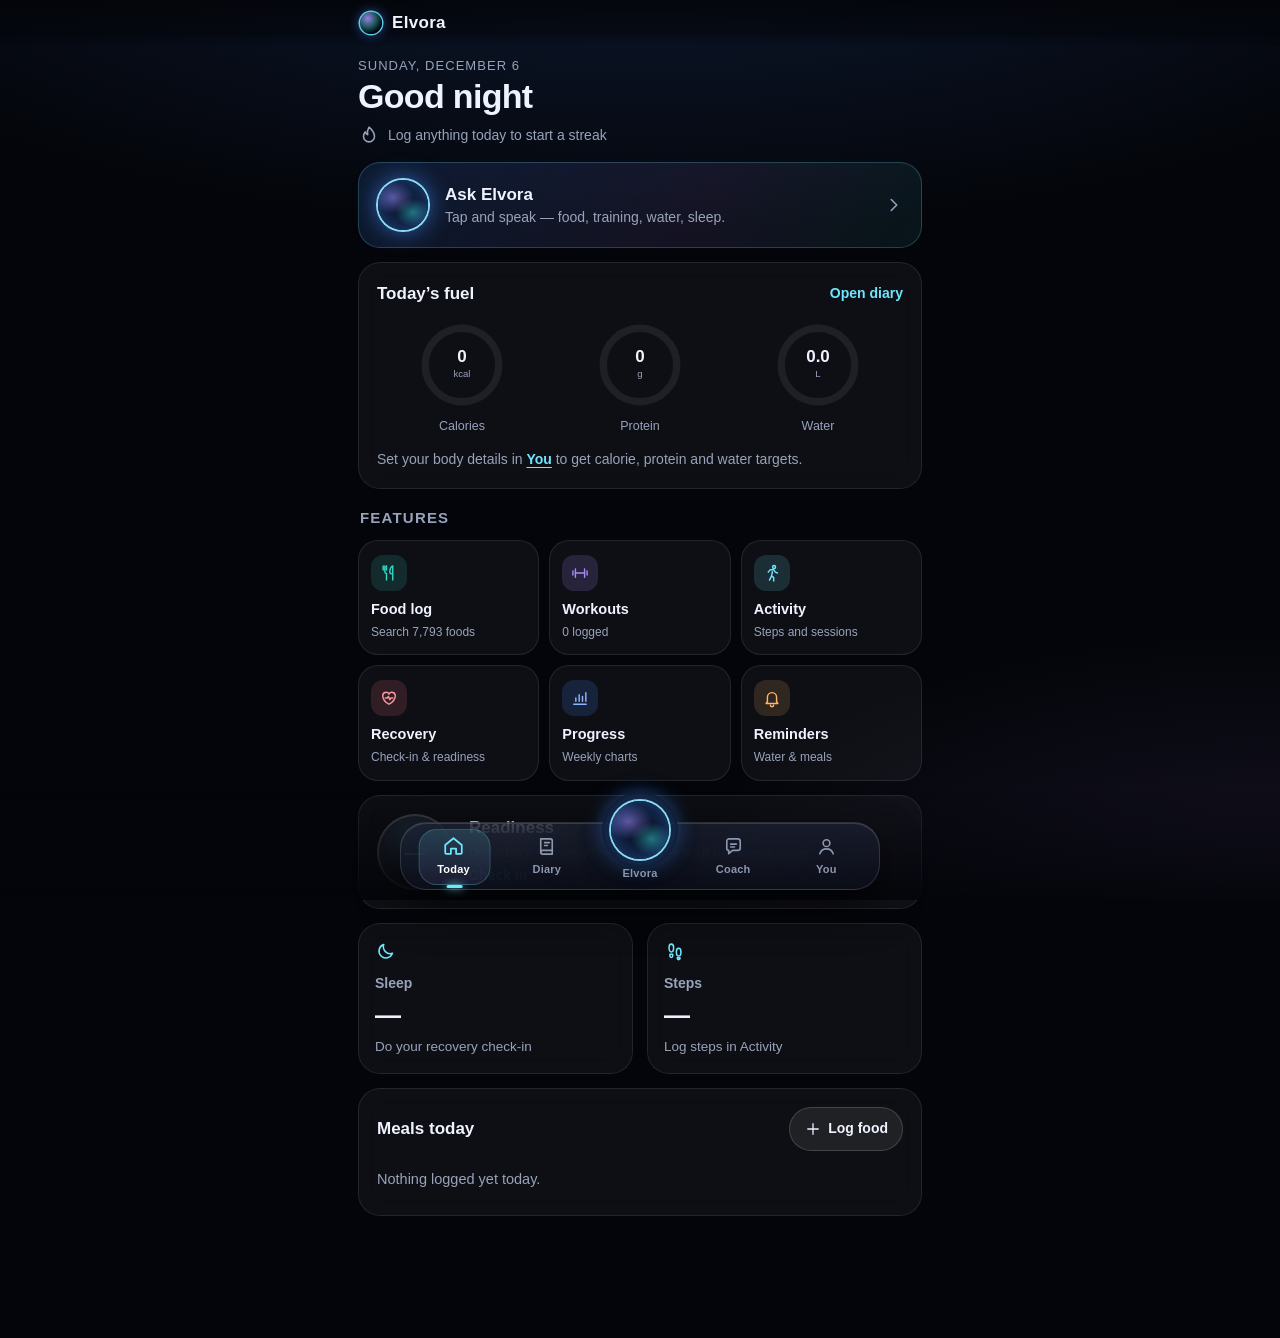
==== commit 5ec5cfd7: "Release the microphone when the app is hidden, lazy-load the WebGL orbs, and fully wipe local data" ====
--- a/app/index.html
+++ b/app/index.html
@@ -18,6 +18,16 @@
 <link rel="apple-touch-icon" href="icons/apple-touch-icon.png">
 <link rel="stylesheet" href="css/app.css">
 <script type="module" src="js/app.js"></script>
+<link rel="modulepreload" href="js/orb.js">
+<link rel="modulepreload" href="js/voice.js">
+<link rel="modulepreload" href="js/coach.js">
+<link rel="modulepreload" href="js/config.js">
+<link rel="modulepreload" href="js/store.js">
+<link rel="modulepreload" href="js/readiness.js">
+<link rel="modulepreload" href="js/foods.js">
+<link rel="modulepreload" href="js/charts.js">
+<link rel="modulepreload" href="js/reminders.js">
+<link rel="modulepreload" href="js/dom.js">
 </head>
 <body>
 <svg class="sprite" aria-hidden="true" focusable="false">
@@ -66,7 +76,7 @@
       <h1 class="title" id="h-today"><span id="greeting">Hello</span></h1>
       <p class="streak" id="streak"></p>
 
-      <button class="ask-card" type="button" data-goto="voice" aria-label="Talk to Elvora">
+      <button class="ask-card" type="button" data-goto="voice">
         <span class="ask-orb orb-slot" data-orb="mini" aria-hidden="true"></span>
         <span class="ask-text">
           <strong>Ask Elvora</strong>
@@ -388,7 +398,7 @@
         <ul class="bullets">
           <li>Everything you log stays in this browser’s storage on this device. There’s no account.</li>
           <li>When the AI coach is on, your question and a few numbers (today’s totals, your targets, goal and readiness score — no name, no meal descriptions) are sent to Elvora’s server and on to Google Gemini to write the reply. On Gemini’s free tier Google may use these requests to improve its products. Turn the AI coach off above to keep everything on the device.</li>
-          <li>The microphone turns on only after you tap the orb, and turns off when you stop or Elvora answers.</li>
+          <li>The microphone turns on only after you tap the orb, and turns off when you stop, when Elvora answers, or when you switch away from the app.</li>
           <li>Speech-to-text is done by your browser. Chrome sends the audio to Google’s speech service and Safari may use Apple’s. Elvora never records or stores audio.</li>
           <li>If the AI coach is off, busy or offline, replies come from Elvora’s built-in coach on this device.</li>
           <li>Elvora is a wellness coach, not a medical service. For pain, illness or medical questions, see a clinician.</li>
--- a/app/css/app.css
+++ b/app/css/app.css
@@ -24,7 +24,7 @@
 }
 
 *, *::before, *::after { box-sizing: border-box; }
-html { -webkit-text-size-adjust: 100%; background: var(--bg); }
+html { -webkit-text-size-adjust: 100%; background: var(--bg); scroll-padding-bottom: calc(var(--nav-h) + var(--safe-b) + 16px); }
 body {
   margin: 0;
   min-height: 100vh;
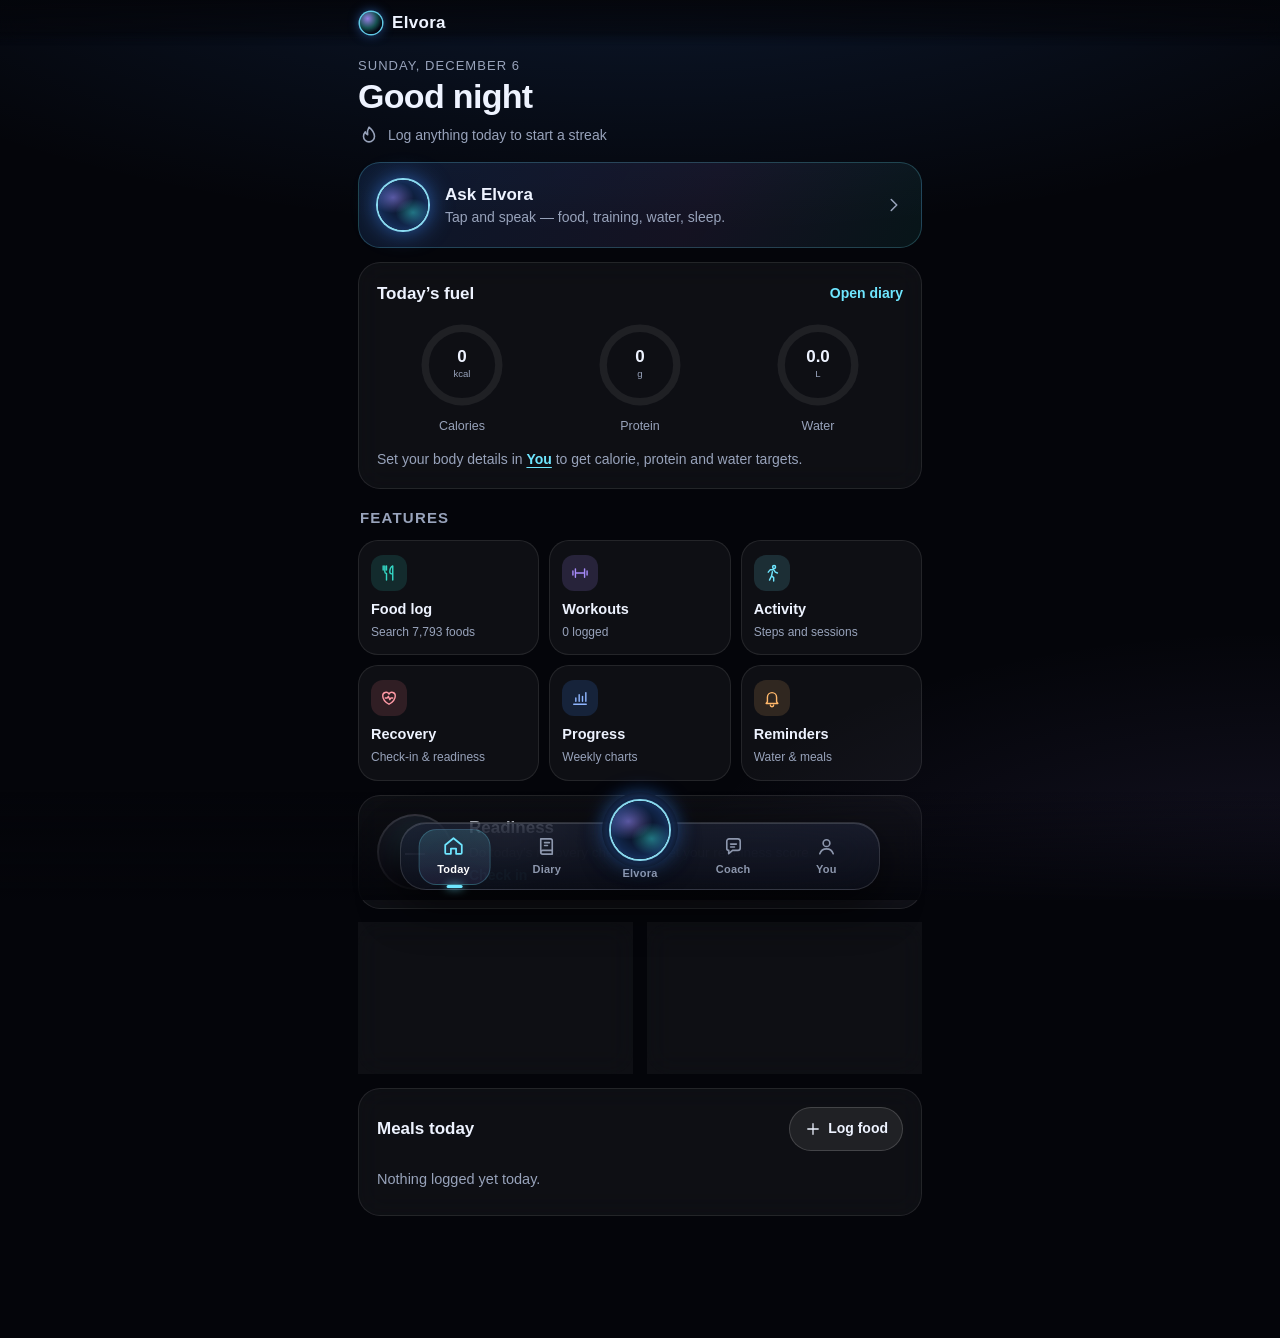
==== commit cc7db831: "Get a session token before asking the AI coach, stay idle when hidden mid-listen, and fit the Diary " ====
--- a/app/index.html
+++ b/app/index.html
@@ -145,13 +145,13 @@
         <p class="total" id="diaryTotal"></p>
       </div>
 
-      <div class="card">
+      <div class="card water-card">
         <div class="card-head">
           <h2>Water</h2>
-          <span class="muted small" id="waterGoalNote"></span>
-        </div>
-        <p class="big" id="waterStat">0 ml</p>
+          <p class="big" id="waterStat">0 ml</p>
+        </div>
         <div class="bar" aria-hidden="true"><span id="waterBar"></span></div>
+        <p class="muted small water-note" id="waterGoalNote"></p>
         <div class="row-btns">
           <button class="chip" type="button" data-water="250"><svg class="ic" aria-hidden="true"><use href="#i-drop"/></svg>+250 ml</button>
           <button class="chip" type="button" data-water="500"><svg class="ic" aria-hidden="true"><use href="#i-drop"/></svg>+500 ml</button>
--- a/app/css/app.css
+++ b/app/css/app.css
@@ -249,7 +249,14 @@
 .view-voice[data-state="speaking"] .state-label::before { background: var(--violet); box-shadow: 0 0 10px var(--violet); }
 .stage-text { display: flex; flex-direction: column; align-items: center; gap: 8px; width: 100%; }
 .transcript { margin: 0; min-height: 1.4em; color: var(--muted); font-size: 15px; max-width: 34ch; }
-.reply { max-width: 36ch; font-size: 16px; line-height: 1.55; color: #dfe6f6; white-space: pre-line; }
+.reply { position: relative; max-width: 36ch; font-size: 16px; line-height: 1.55; color: #dfe6f6; white-space: pre-line; max-height: calc(1.55em * 6 + 24px); overflow-y: auto; overscroll-behavior: contain; scrollbar-width: none; }
+.reply::-webkit-scrollbar { display: none; }
+/* short portrait phones: keep orb, reply and the type box above the tab bar without scrolling */
+@media (max-height: 720px) and (orientation: portrait) {
+  .orb-stage { --orb: min(70vw, 34dvh, 380px); }
+  .reply { max-height: calc(1.55em * 4 + 20px); }
+  .view-voice .fine { display: none; }
+}
 .reply .w { opacity: .25; transition: opacity .25s; }
 .reply .w.on { opacity: 1; }
 .notice { margin: 4px 0 0; padding: 10px 14px; border-radius: 14px; background: rgba(255, 196, 92, .08); border: 1px solid rgba(255, 196, 92, .25); color: #ffd99a; font-size: 14px; max-width: 36ch; }
@@ -477,3 +484,14 @@
 .macro-line { display: flex; gap: 14px; flex-wrap: wrap; font-size: 14px; color: var(--muted); }
 .macro-line b { color: var(--text); }
 @media (max-width: 370px) { .hub { grid-template-columns: repeat(2, 1fr); } }
+
+/* Diary water card: compact so the whole day fits above the tab bar on 360x800 */
+.water-card .card-head { margin-bottom: 8px; }
+.water-card .big { margin: 0; }
+.water-note { margin: 8px 0 0; }
+.water-card .row-btns { flex-wrap: nowrap; gap: 8px; margin-top: 12px; }
+.water-card .chip { flex: 1 1 0; min-width: 0; justify-content: center; padding: 0 8px; white-space: nowrap; }
+.total:empty { display: none; }
+#view-diary .title { margin-bottom: 12px; }
+#view-diary .card { padding: 16px 18px; }
+#view-diary .card-head { margin-bottom: 8px; }
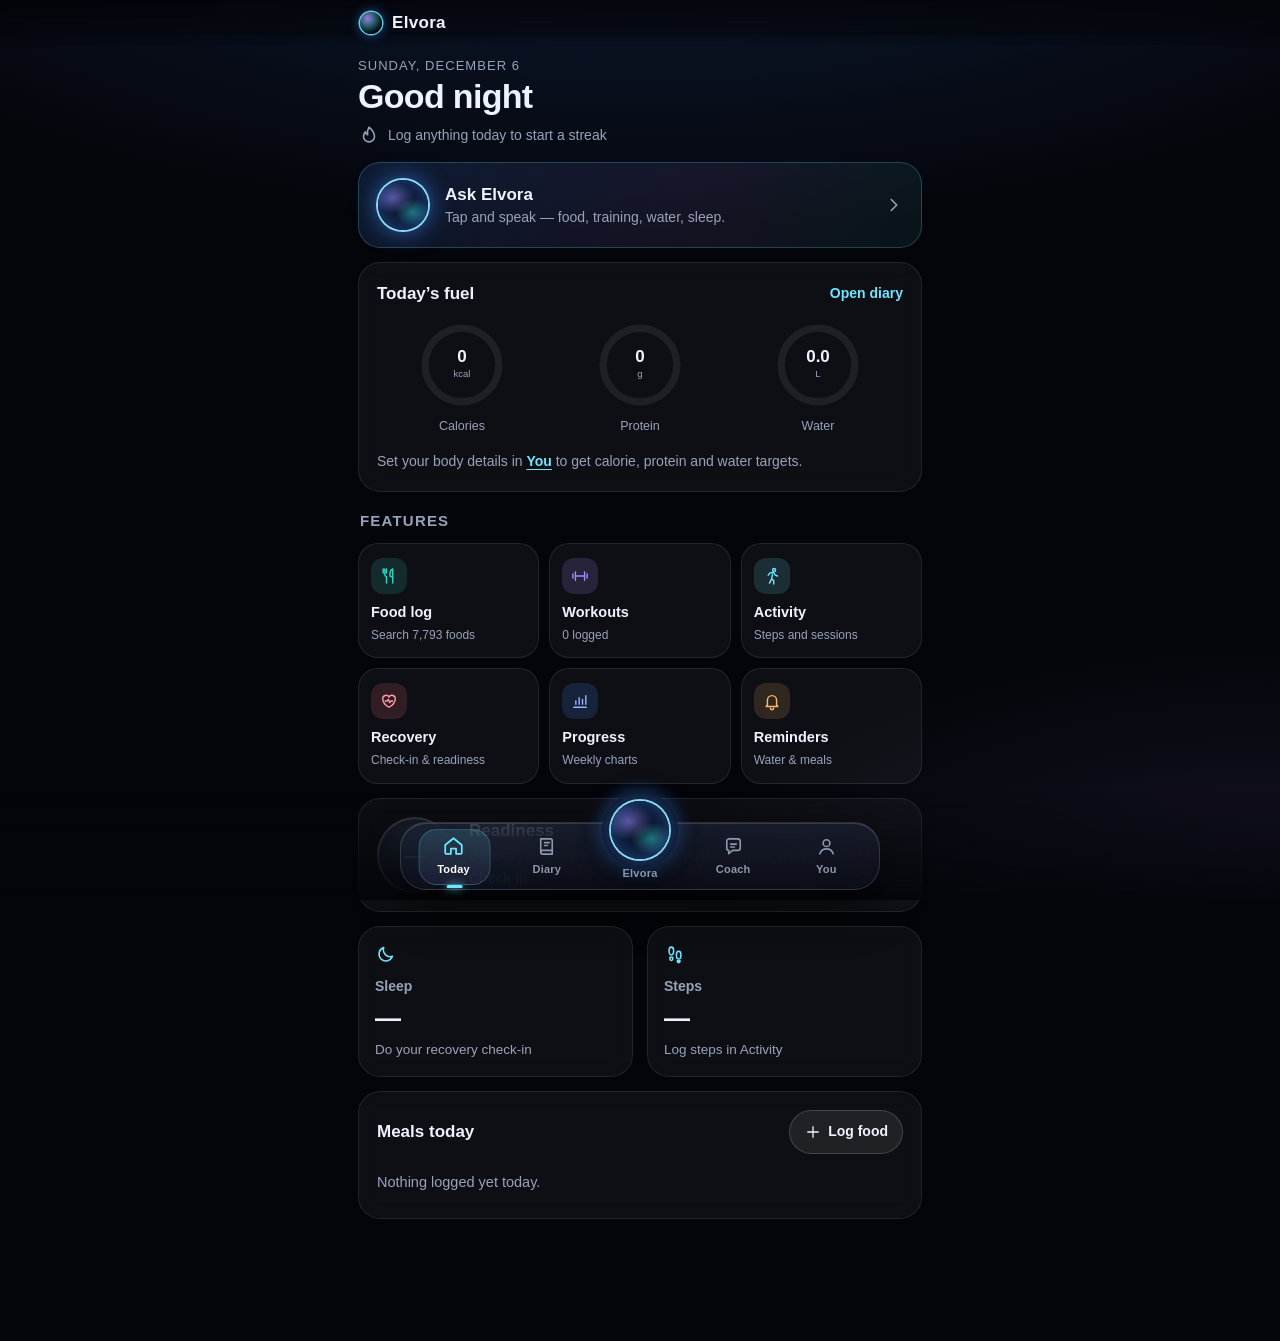
==== commit 20b7372b: "Add a skip link and larger tap targets for inline links" ====
--- a/app/index.html
+++ b/app/index.html
@@ -30,6 +30,7 @@
 <link rel="modulepreload" href="js/dom.js">
 </head>
 <body>
+<button class="skip-link" type="button" id="skipLink">Skip to main content</button>
 <svg class="sprite" aria-hidden="true" focusable="false">
   <symbol id="i-today" viewBox="0 0 24 24"><path d="M4 11.5 12 5l8 6.5V19a1 1 0 0 1-1 1h-4.5v-5h-5v5H5a1 1 0 0 1-1-1z"/></symbol>
   <symbol id="i-diary" viewBox="0 0 24 24"><path d="M6 4h10a2 2 0 0 1 2 2v14H8a2 2 0 0 1-2-2z"/><path d="M6 18a2 2 0 0 1 2-2h10"/><path d="M10 8h5M10 11h3"/></symbol>
@@ -188,7 +189,7 @@
           <input id="voiceText" type="text" enterkeyhint="send" placeholder="Or type a question…" maxlength="300">
           <button class="icon-btn" type="submit" aria-label="Send"><svg class="ic" aria-hidden="true"><use href="#i-send"/></svg></button>
         </form>
-        <p class="fine">Mic turns on only while you talk. <button class="link inline" type="button" data-goto="you" data-anchor="privacy">How voice data is handled</button></p>
+        <p class="fine">Mic turns on only while you talk. <button class="link inline tap" type="button" data-goto="you" data-anchor="privacy">How voice data is handled</button></p>
       </div>
     </section>
 
@@ -403,7 +404,7 @@
           <li>If the AI coach is off, busy or offline, replies come from Elvora’s built-in coach on this device.</li>
           <li>Elvora is a wellness coach, not a medical service. For pain, illness or medical questions, see a clinician.</li>
         </ul>
-        <p class="small"><a href="privacy.html">Full privacy note</a></p>
+        <p class="small"><a class="tap-link" href="privacy.html">Full privacy note</a></p>
         <div class="row-btns">
           <button class="chip" type="button" id="exportBtn"><svg class="ic" aria-hidden="true"><use href="#i-download"/></svg>Export my data</button>
           <button class="chip" type="button" id="importBtn"><svg class="ic" aria-hidden="true"><use href="#i-upload"/></svg>Import</button>
@@ -412,7 +413,7 @@
         </div>
       </div>
 
-      <p class="foot muted small">Elvora web app · v1.1 preview · <a href="https://github.com/Arnold-RG/elvora" rel="noopener">Source on GitHub</a></p>
+      <p class="foot muted small">Elvora web app · v1.1 preview · <a class="tap-link" href="https://github.com/Arnold-RG/elvora" rel="noopener">Source on GitHub</a></p>
     </section>
   </main>
 
--- a/app/css/app.css
+++ b/app/css/app.css
@@ -495,3 +495,13 @@
 #view-diary .title { margin-bottom: 12px; }
 #view-diary .card { padding: 16px 18px; }
 #view-diary .card-head { margin-bottom: 8px; }
+
+/* skip link: hidden until focused with the keyboard */
+.skip-link { position: fixed; z-index: 100; top: 8px; left: 8px; min-height: 44px; padding: 0 16px; border-radius: 12px;
+  border: 1px solid var(--cyan); background: #0b1222; color: var(--text); font-weight: 650; box-shadow: 0 8px 24px rgba(0,0,0,.5);
+  transform: translateY(-160%); transition: transform .15s var(--ease); }
+.skip-link:focus, .skip-link:focus-visible { transform: none; outline: 2px solid var(--cyan); outline-offset: 2px; }
+/* tap targets: inline text links at least 24px tall; standalone links 44px */
+.link.inline { display: inline-flex; align-items: center; min-height: 24px; padding: 0 2px; margin: 0 -2px; vertical-align: baseline; }
+.link.inline.tap, .tap-link { display: inline-flex; align-items: center; min-height: 44px; padding: 0 6px; margin: 0 -6px; }
+.fine .link.inline.tap { vertical-align: middle; }
